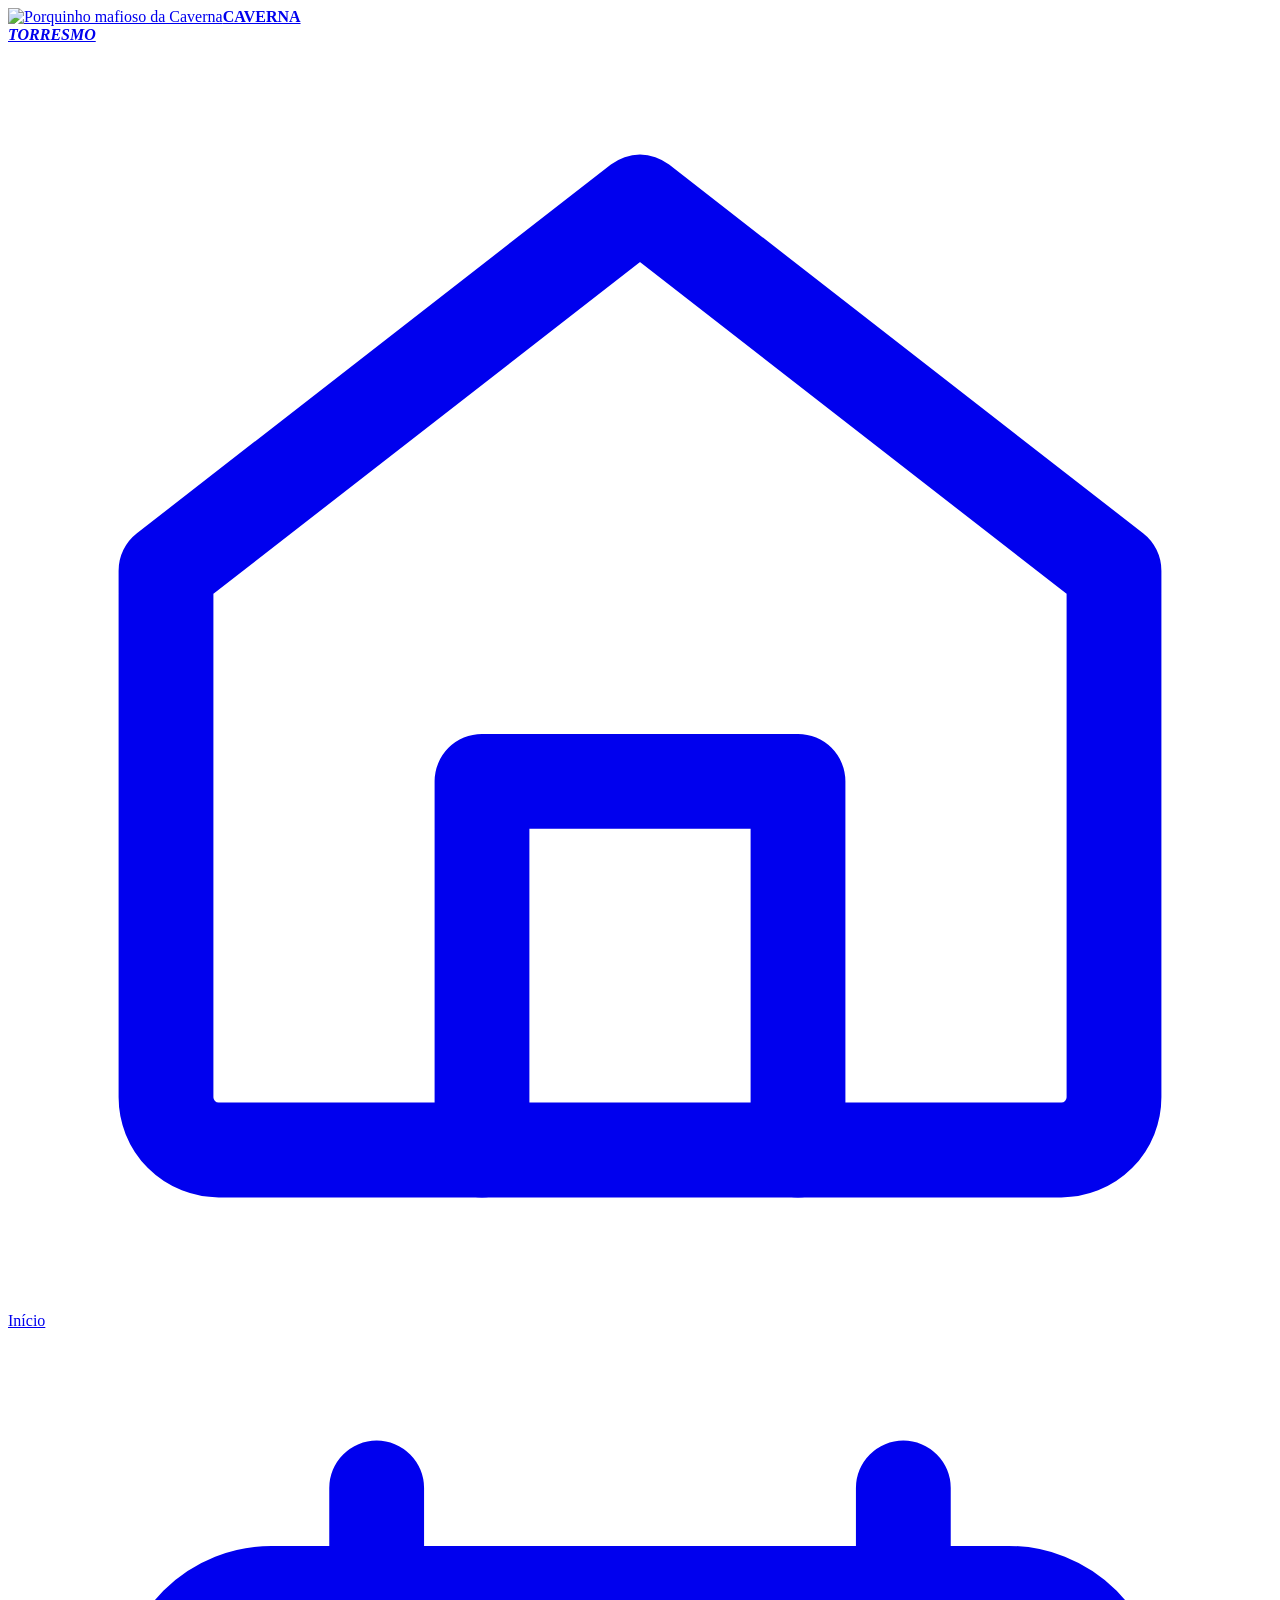
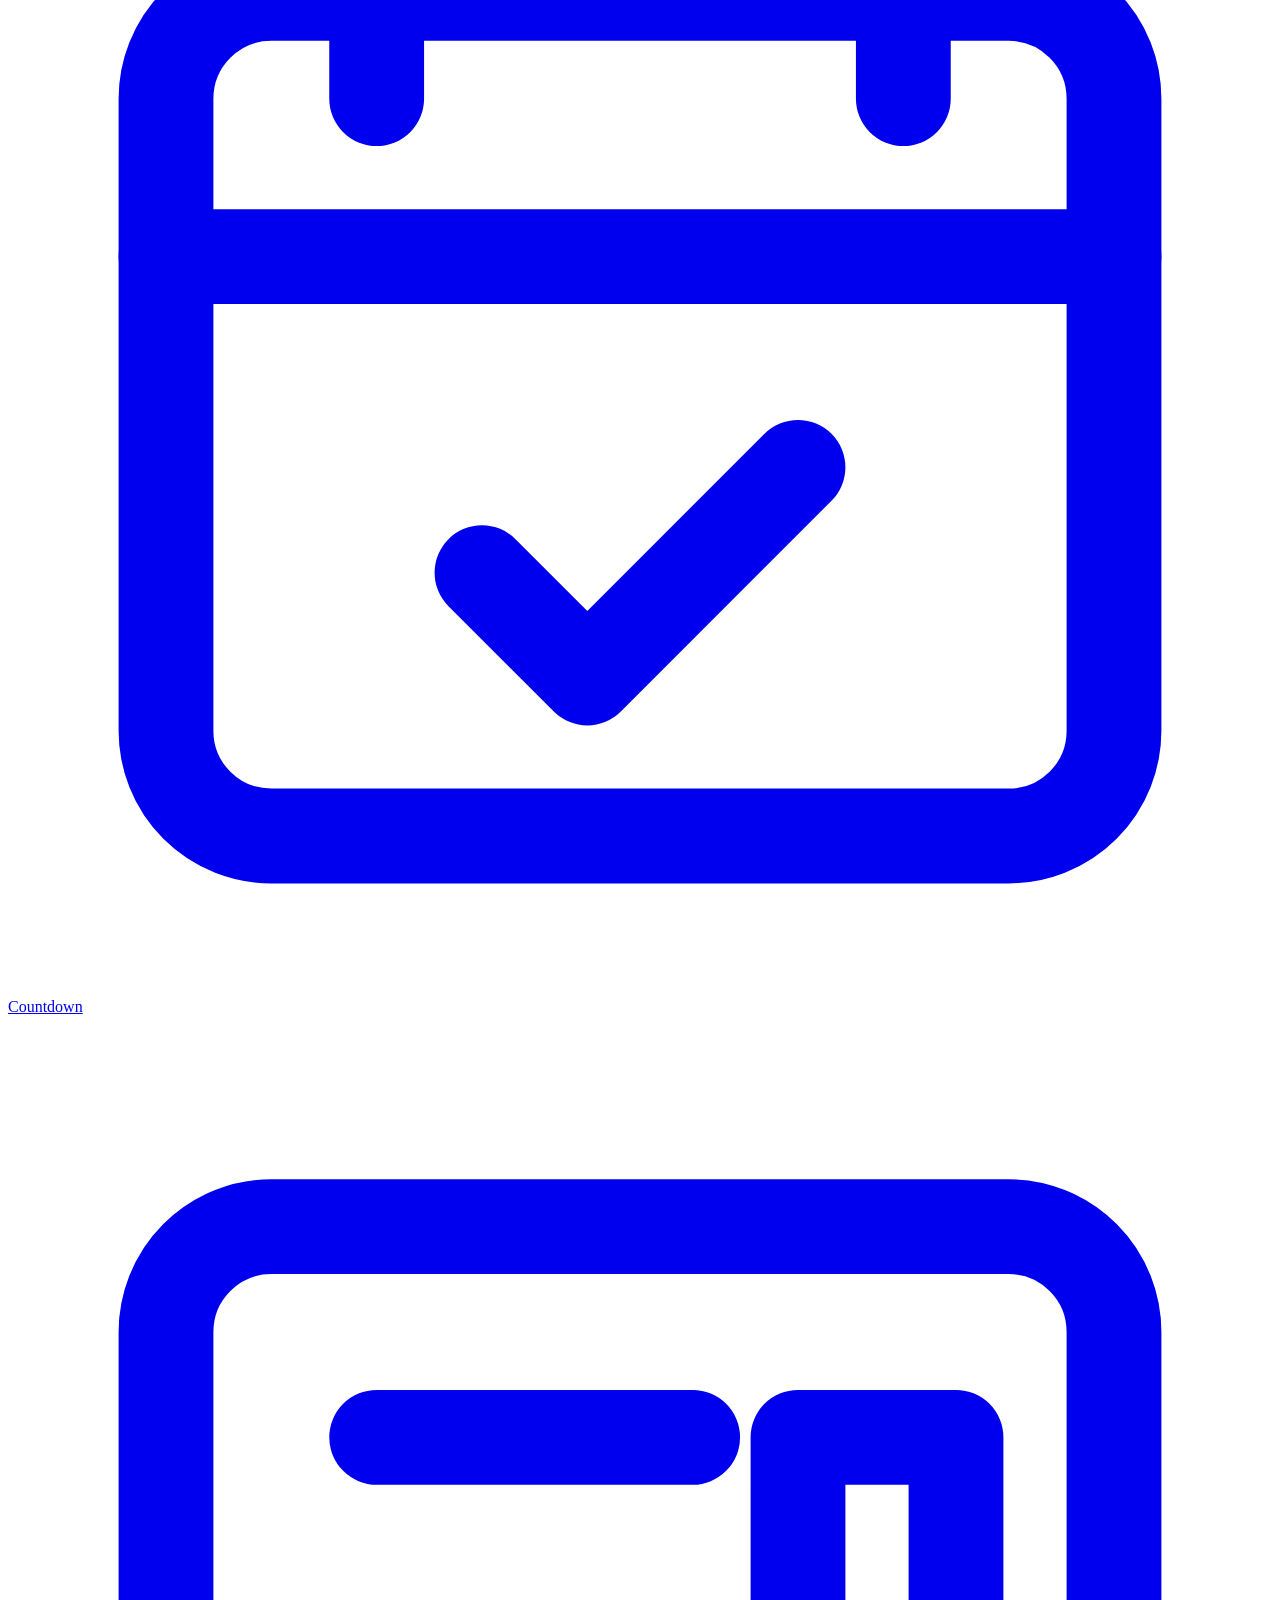
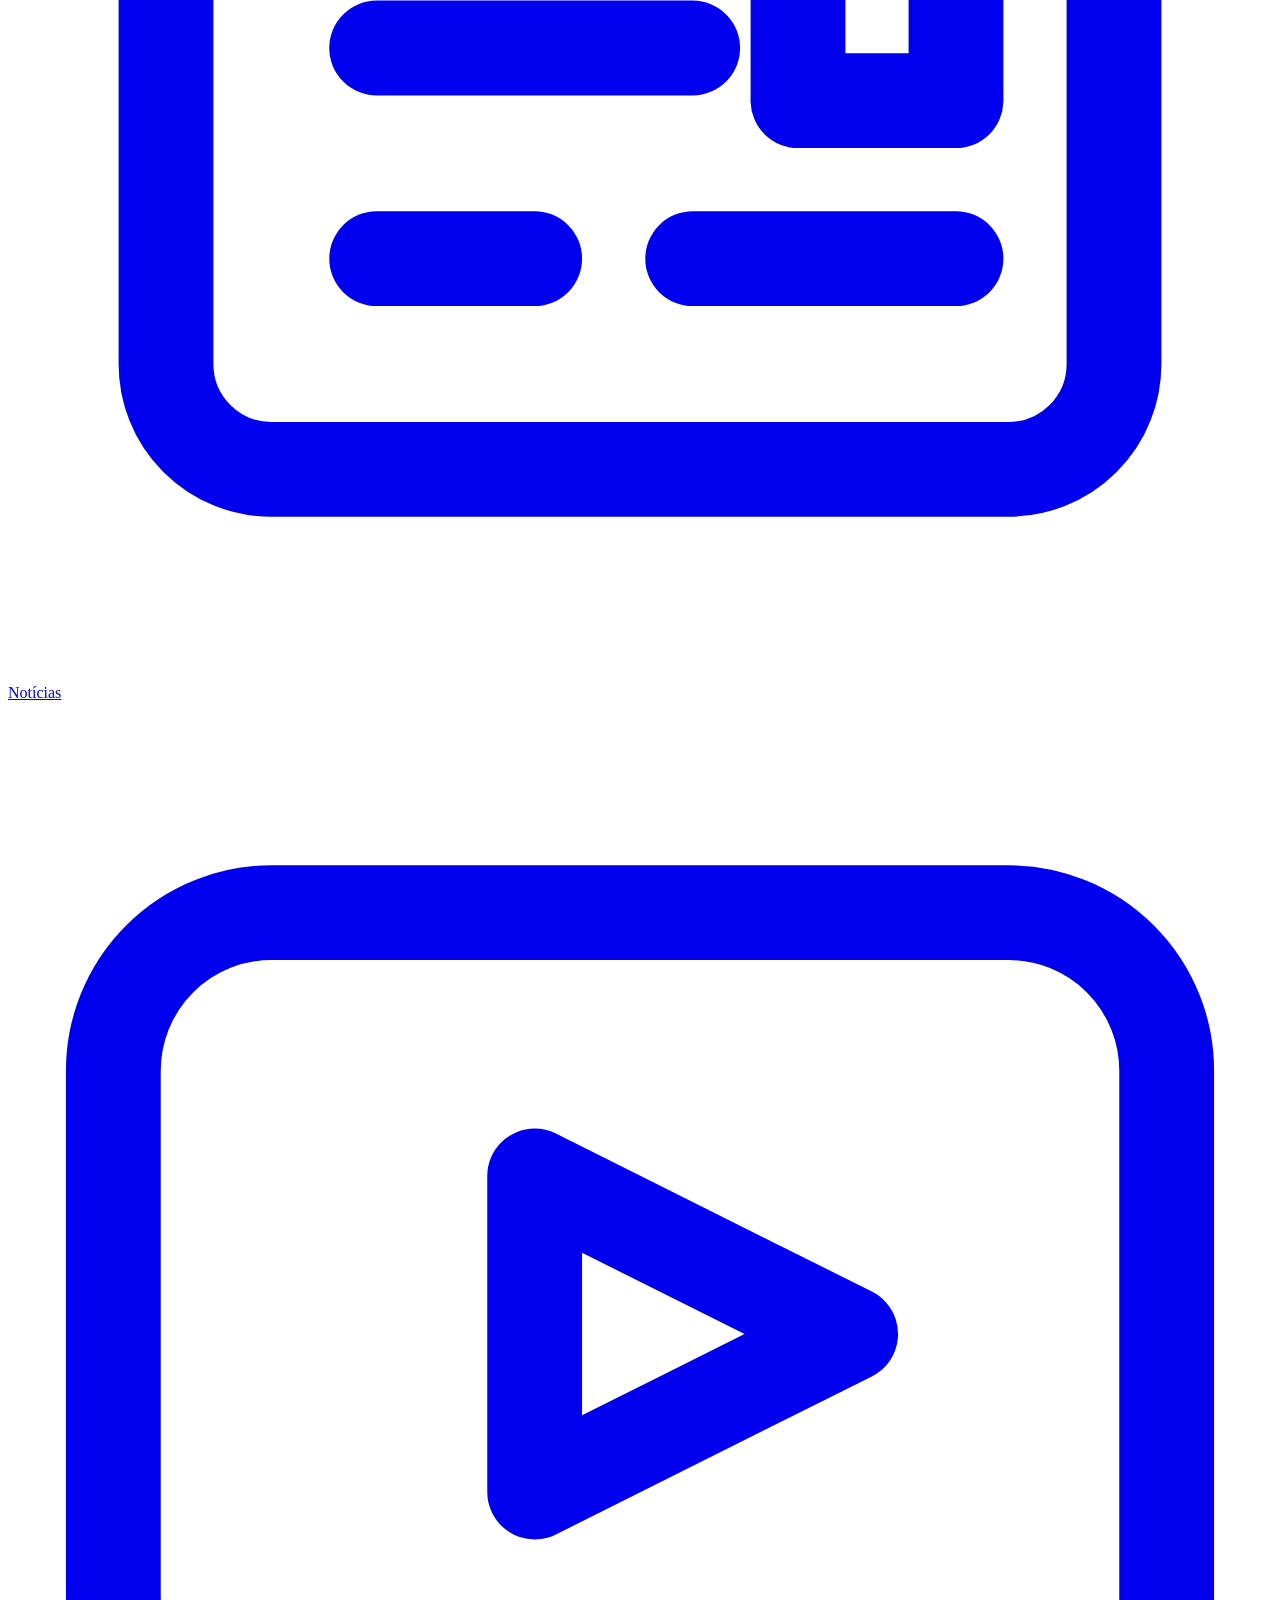
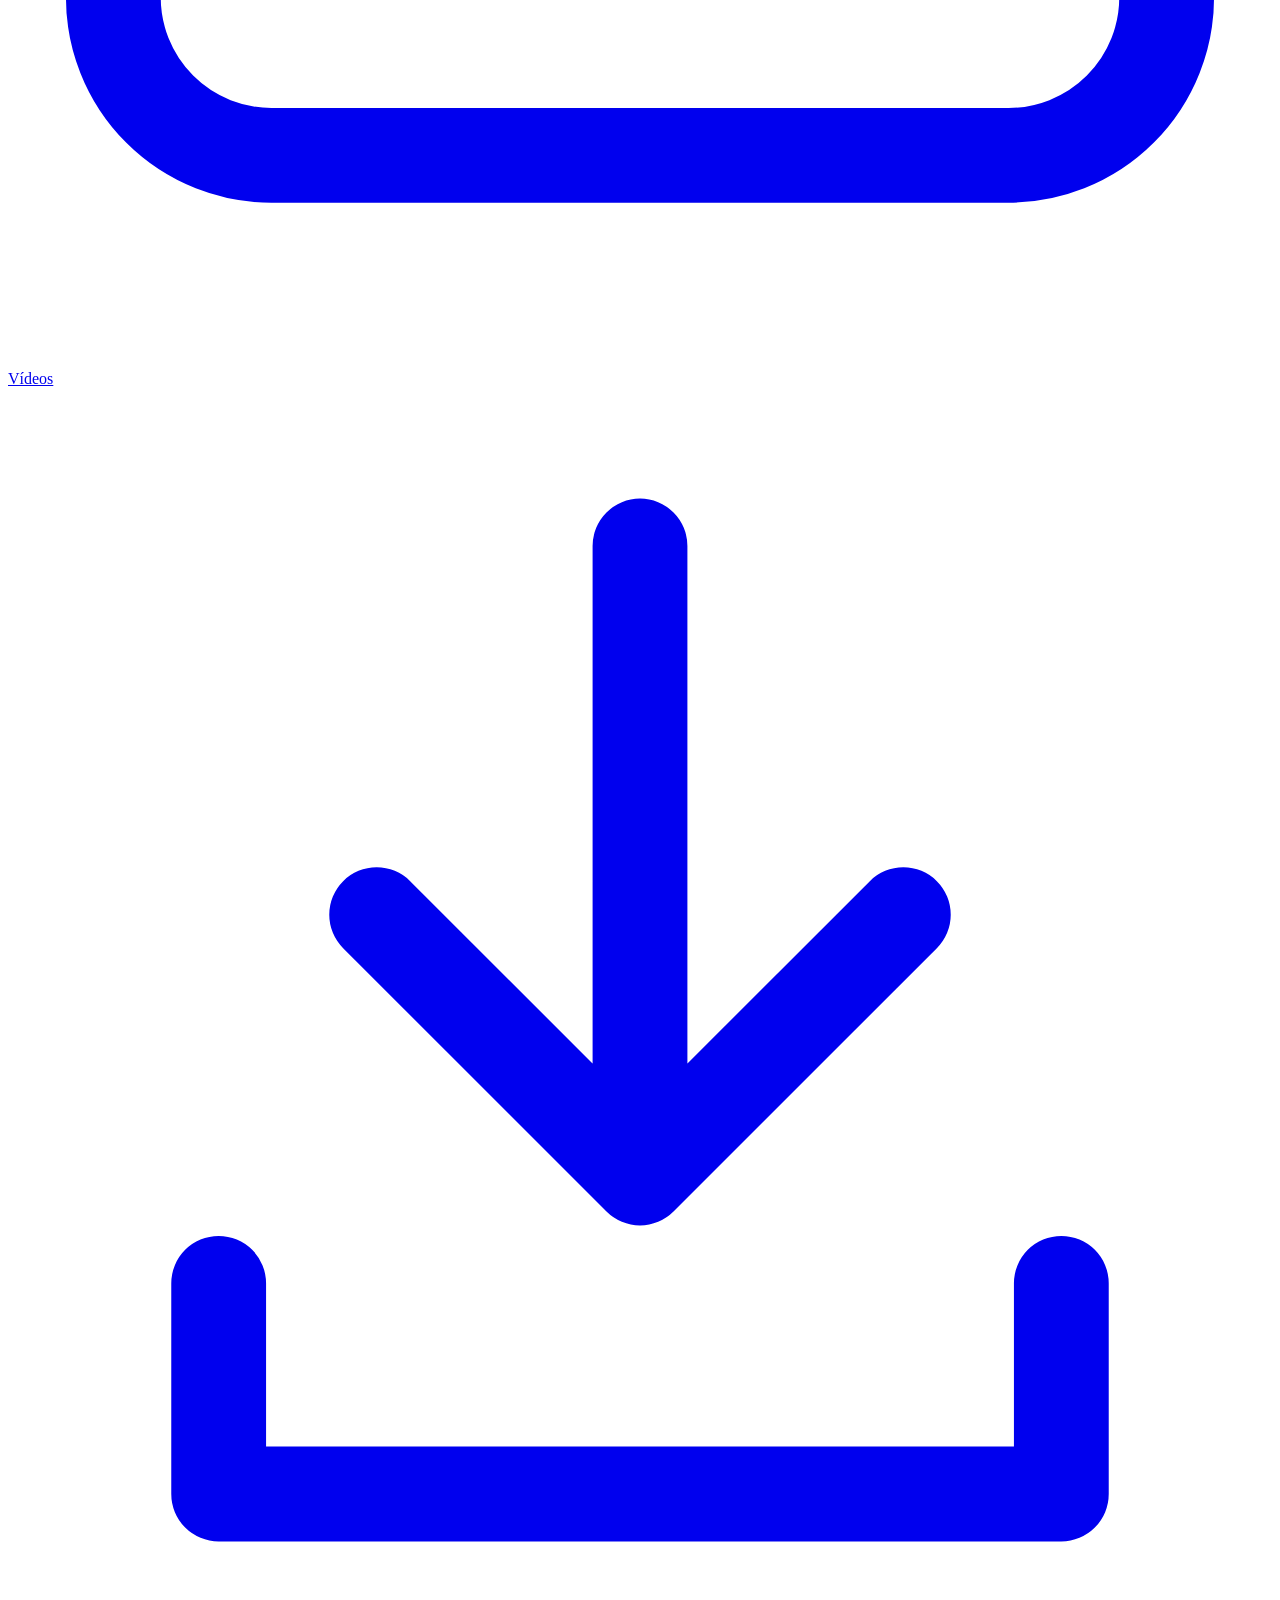
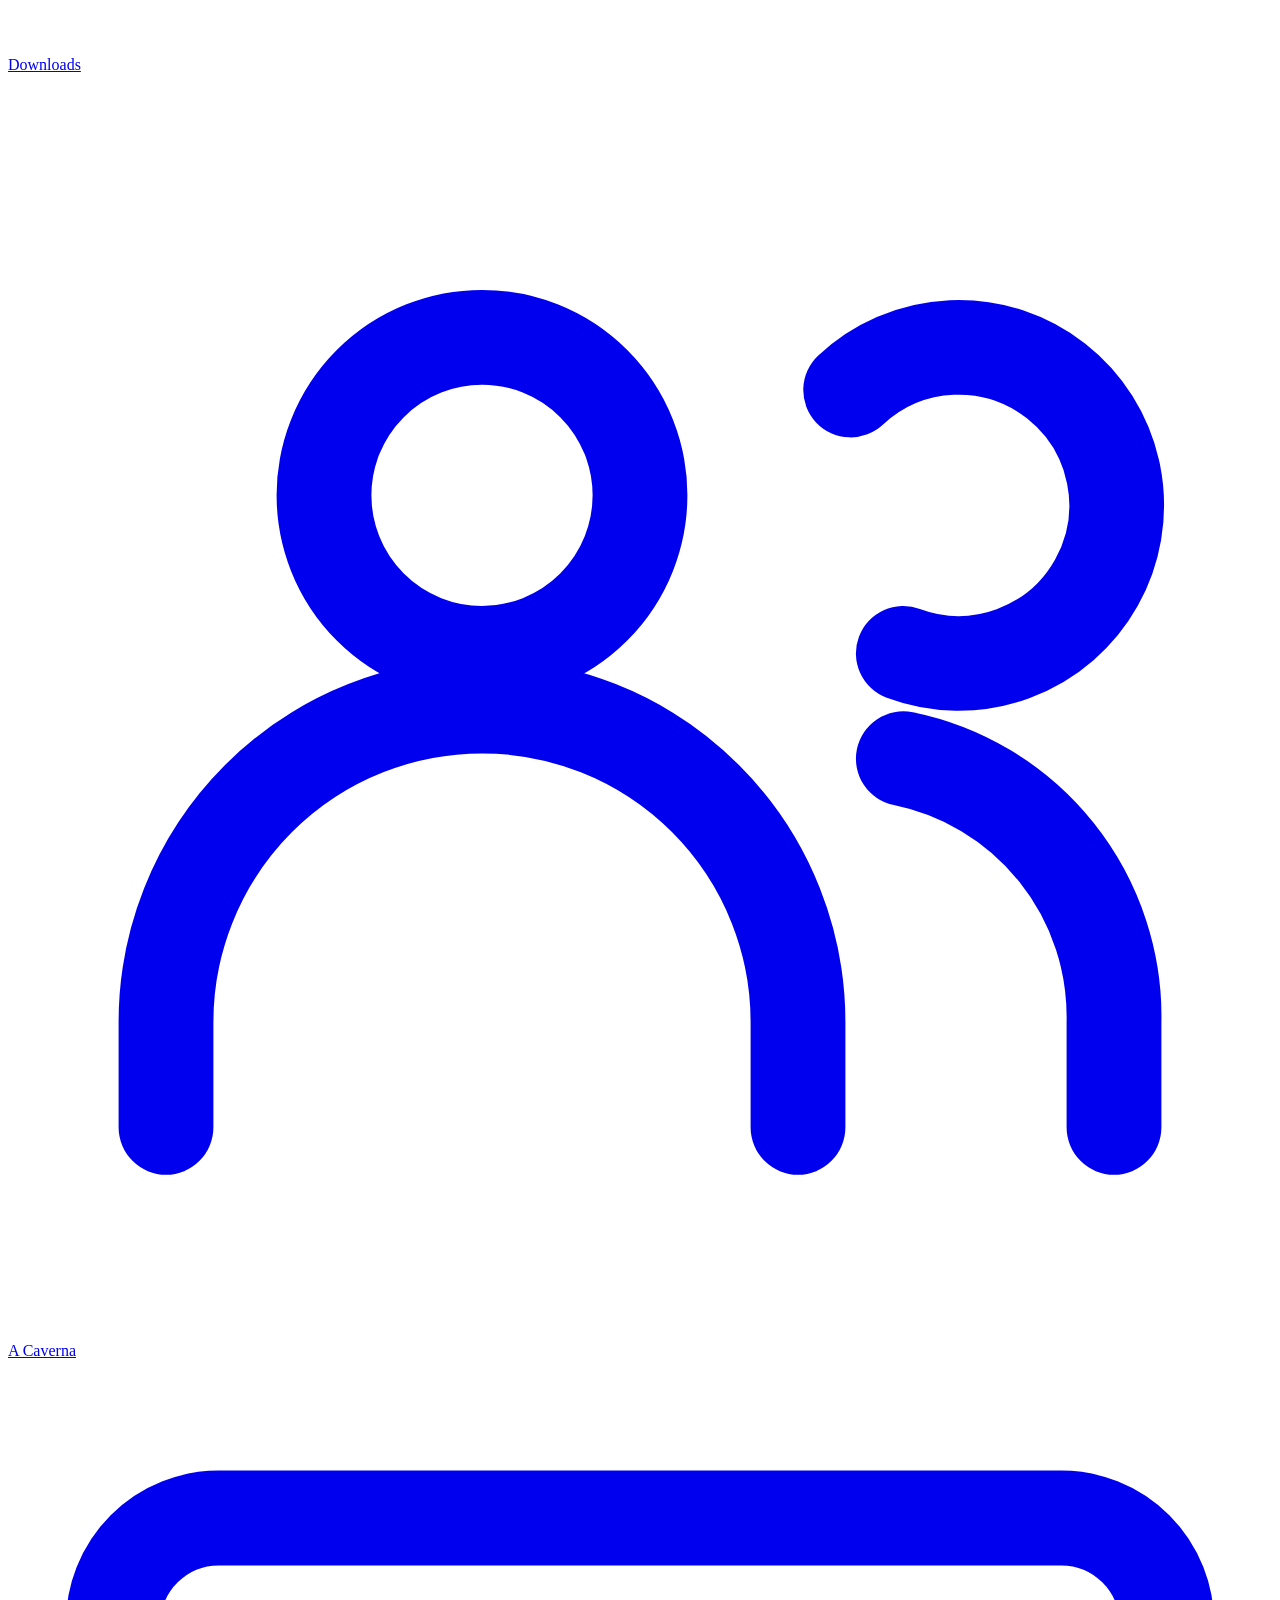
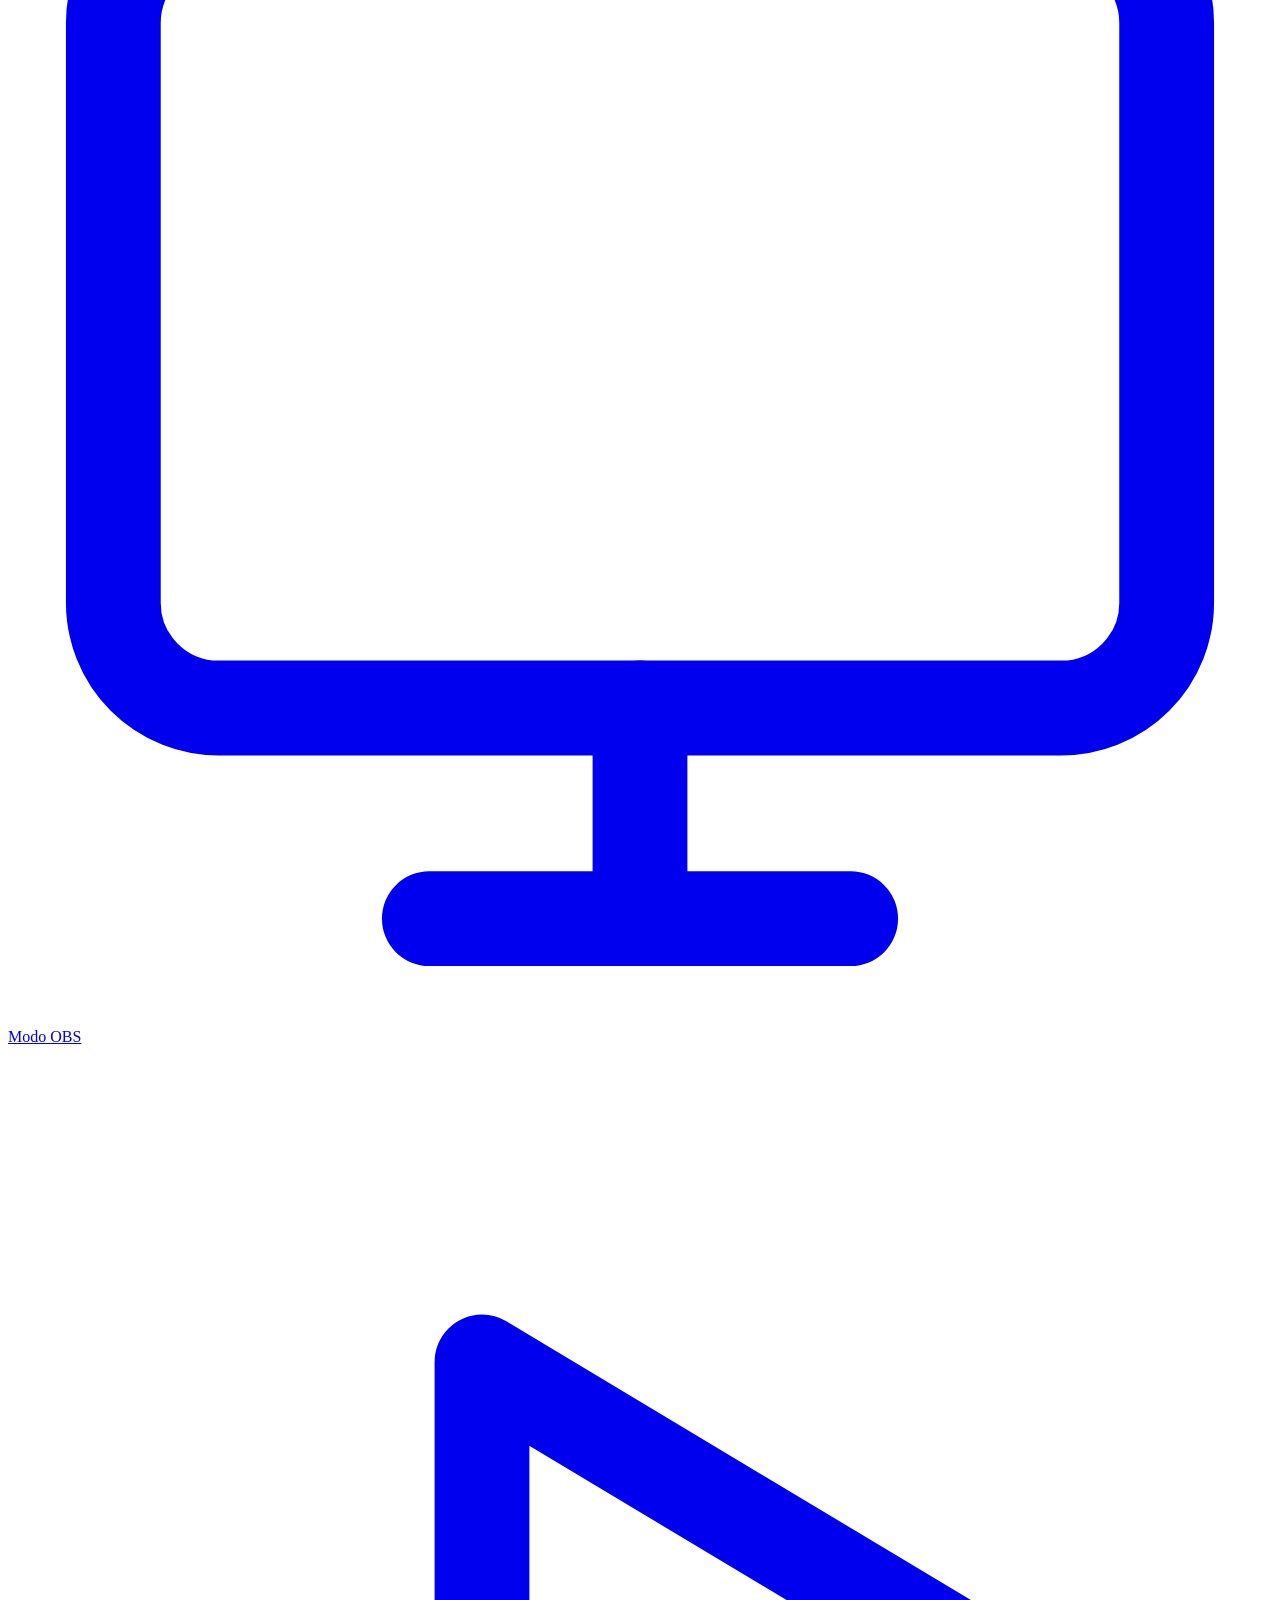
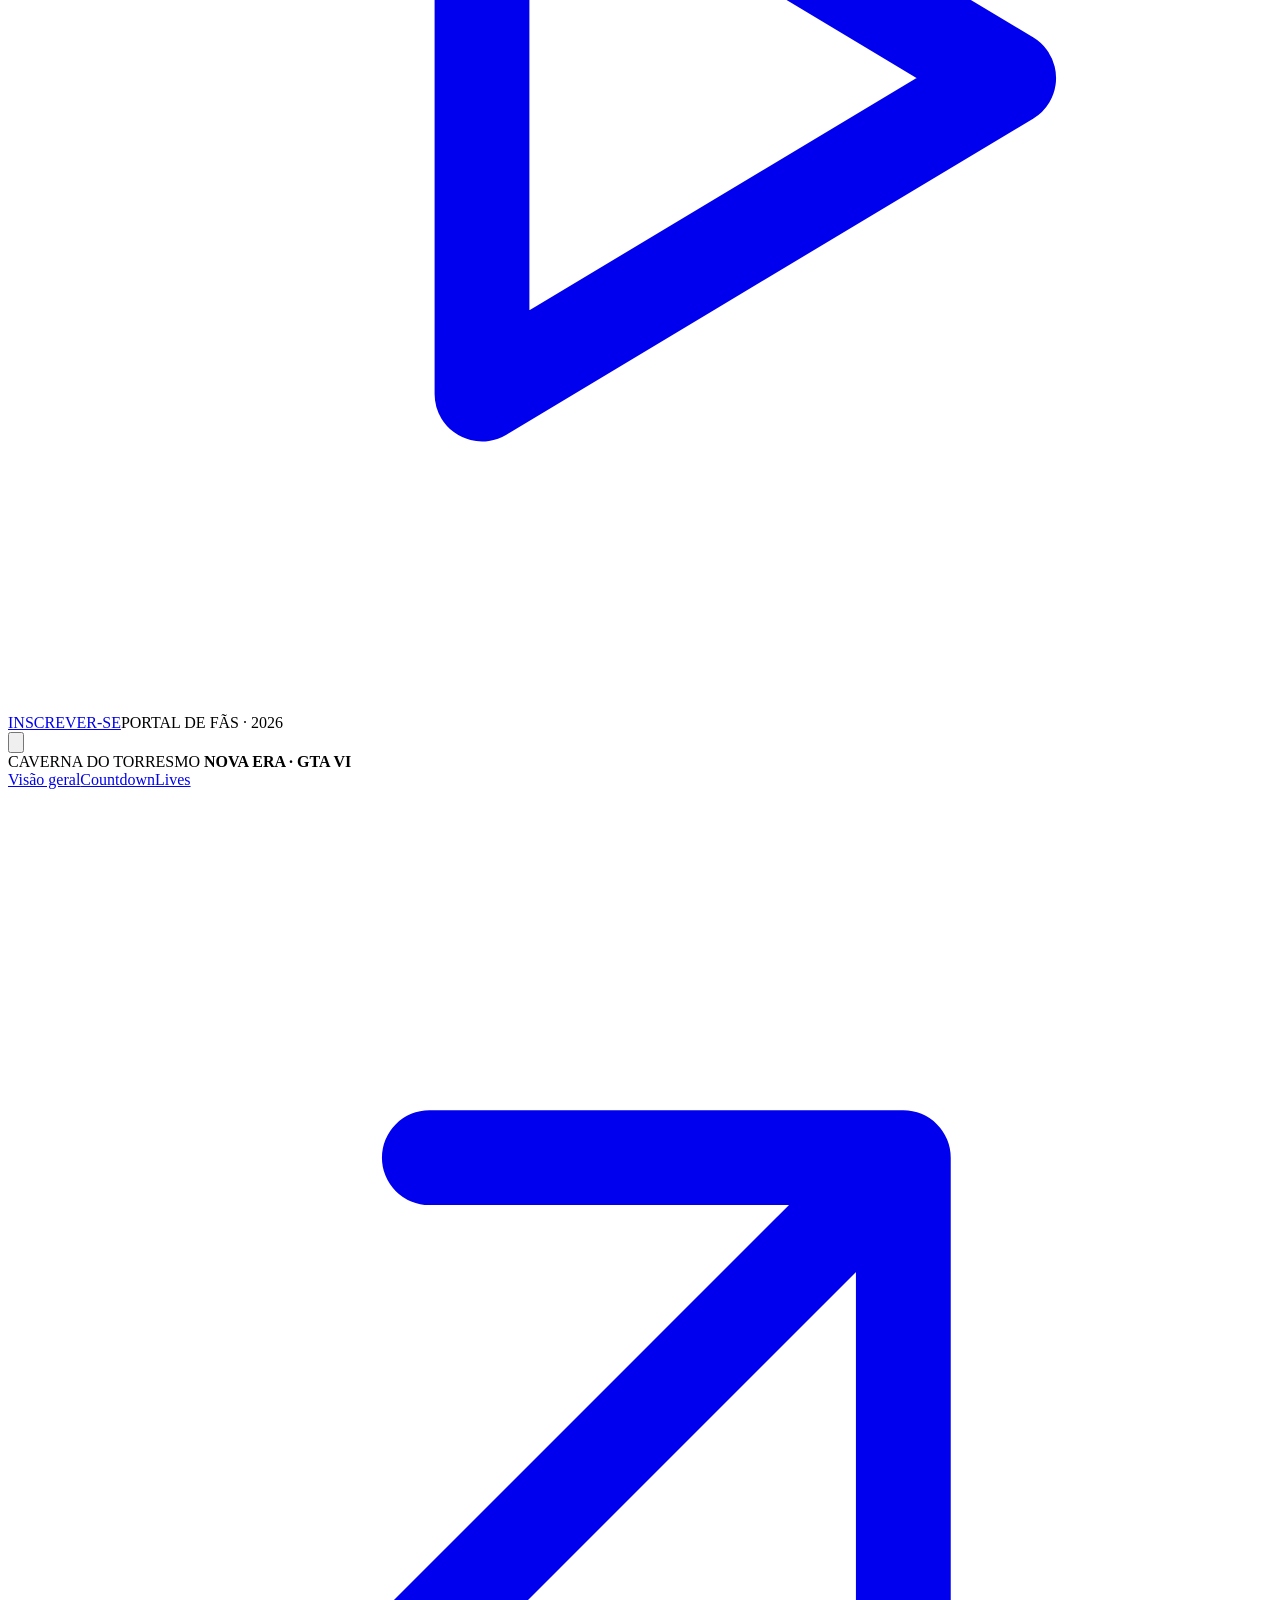
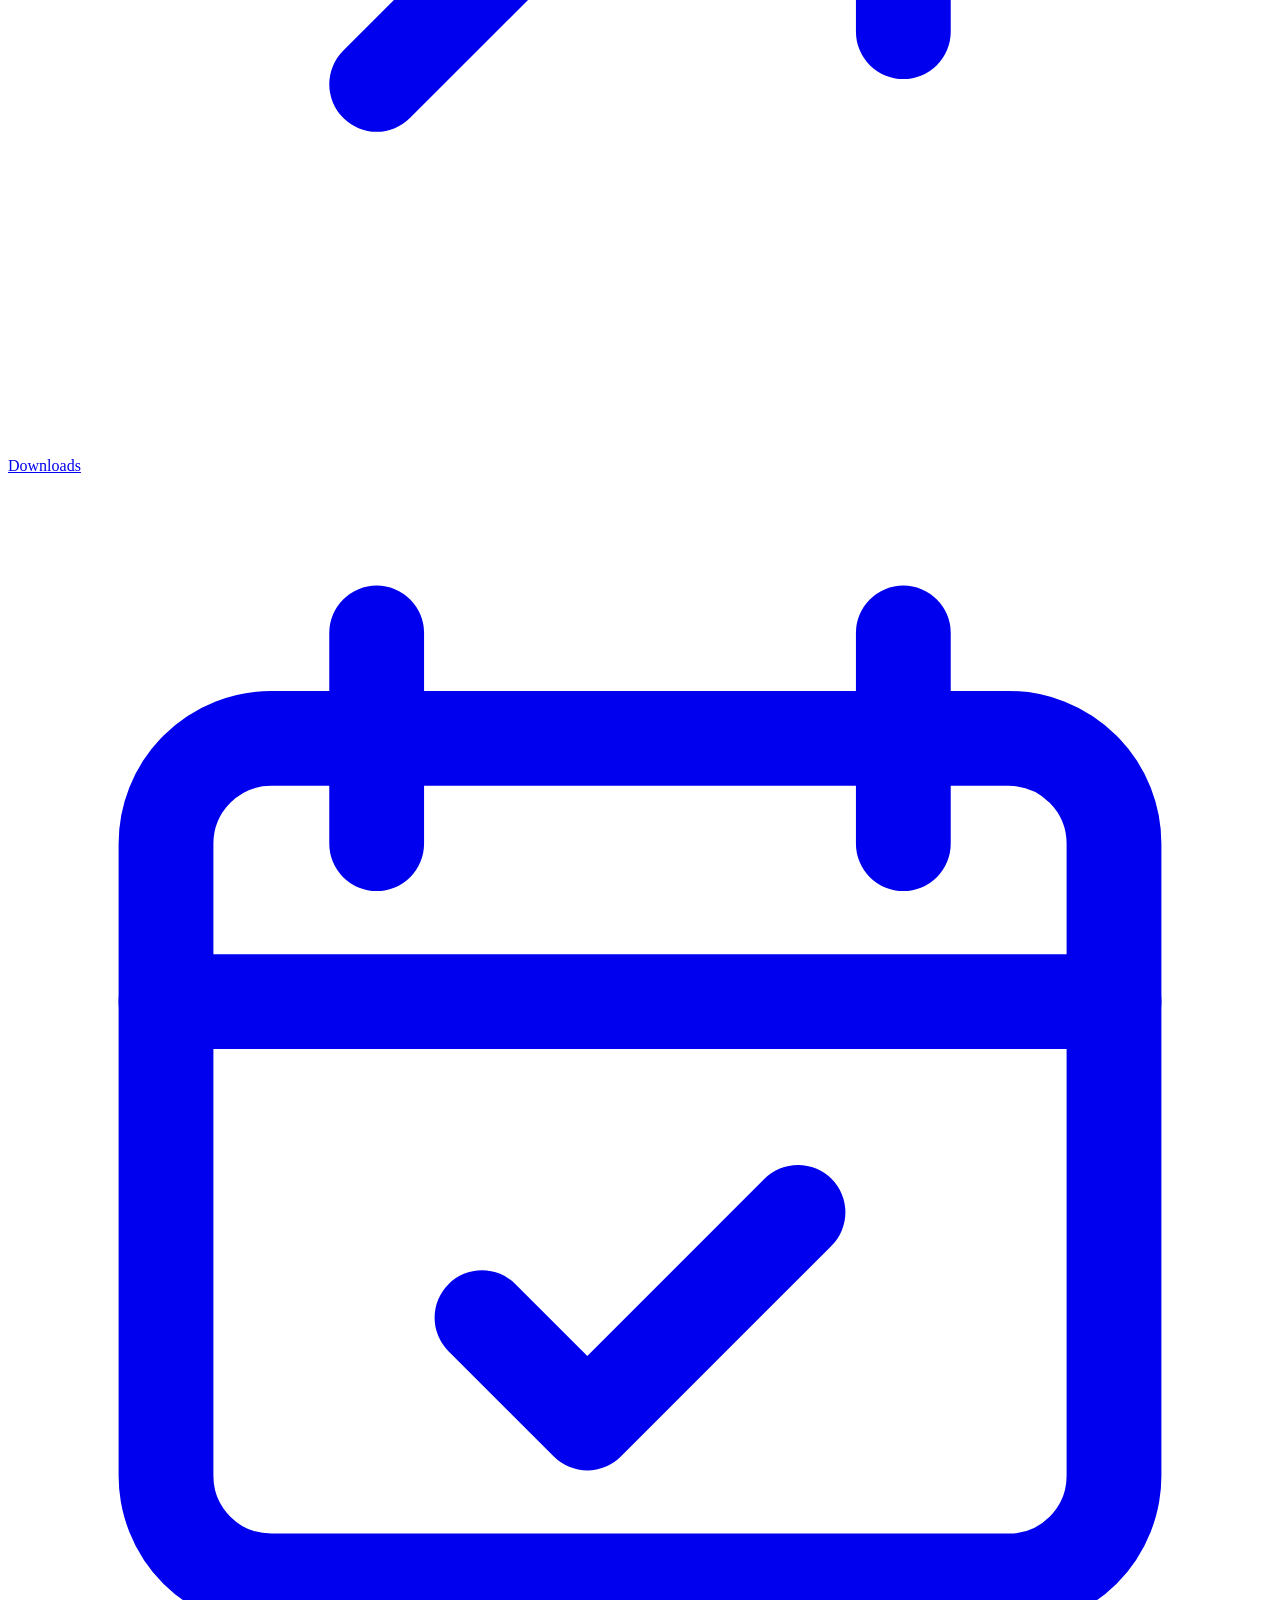
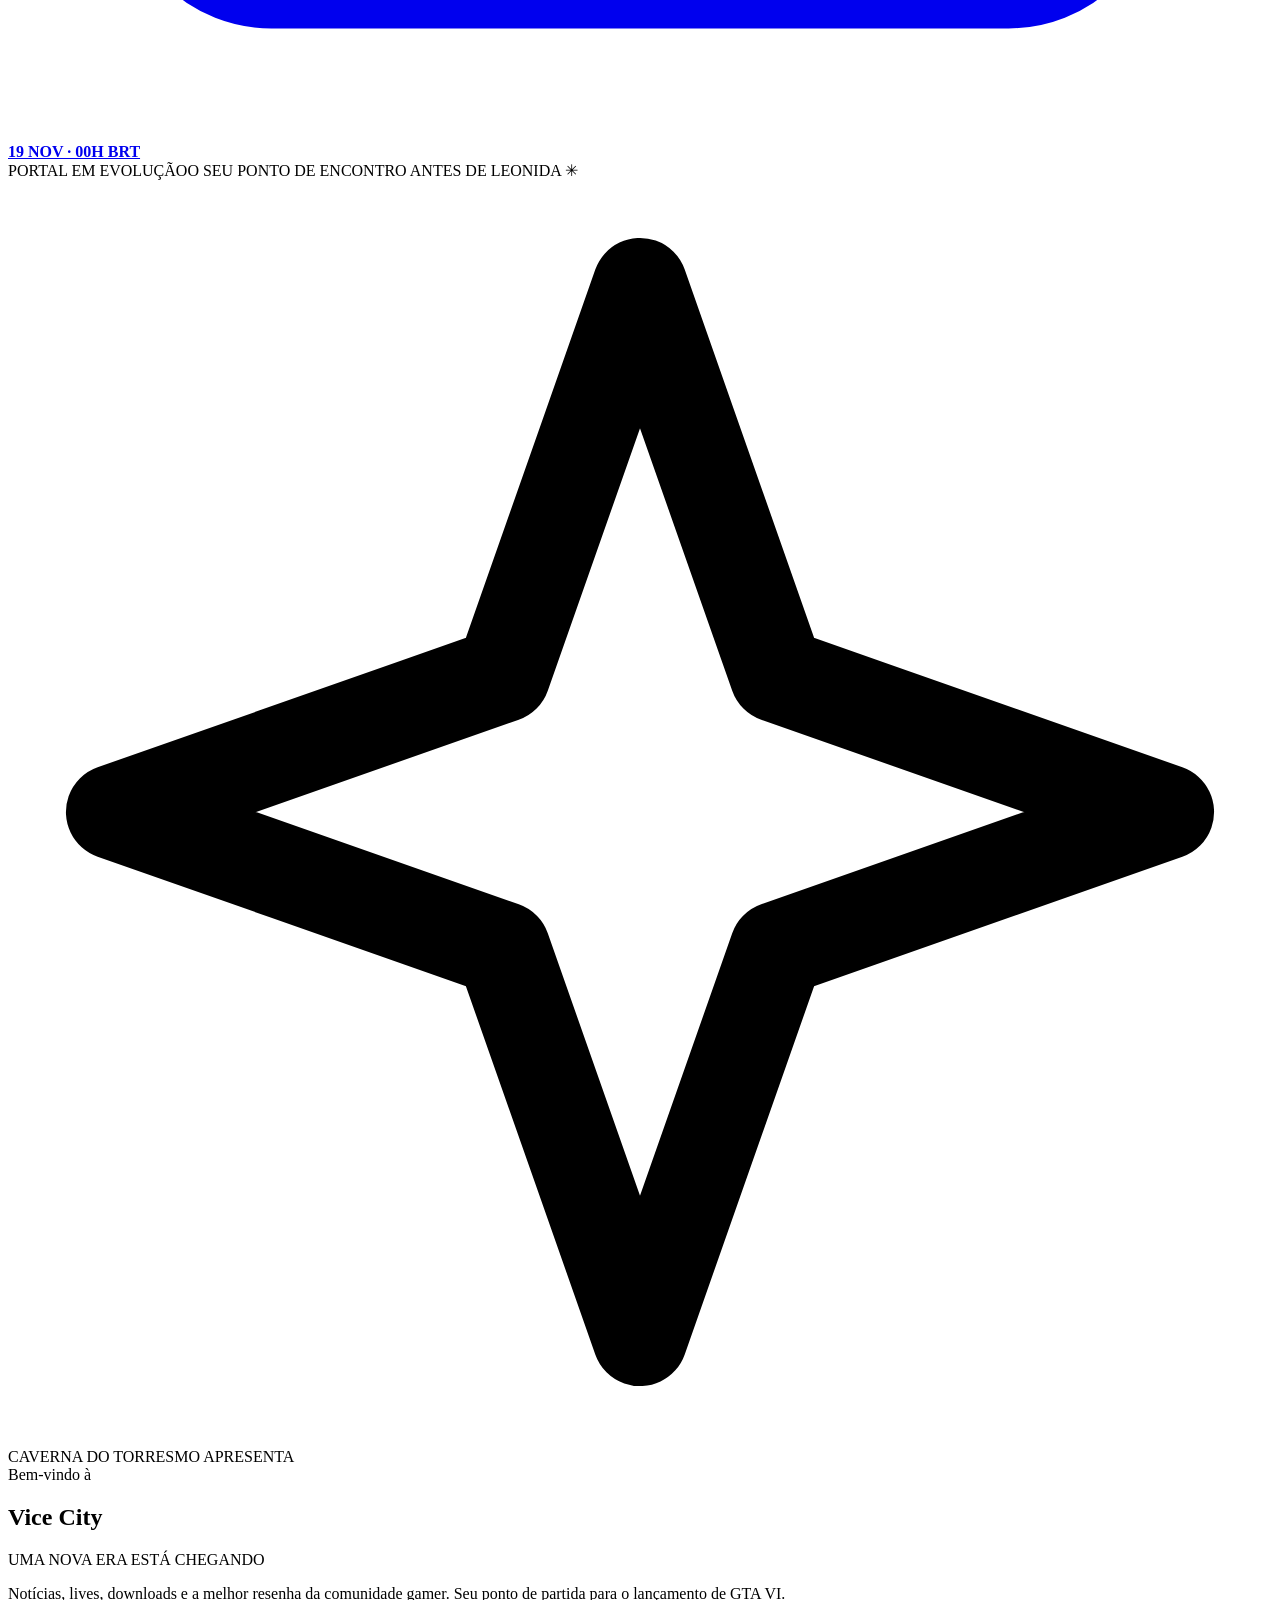
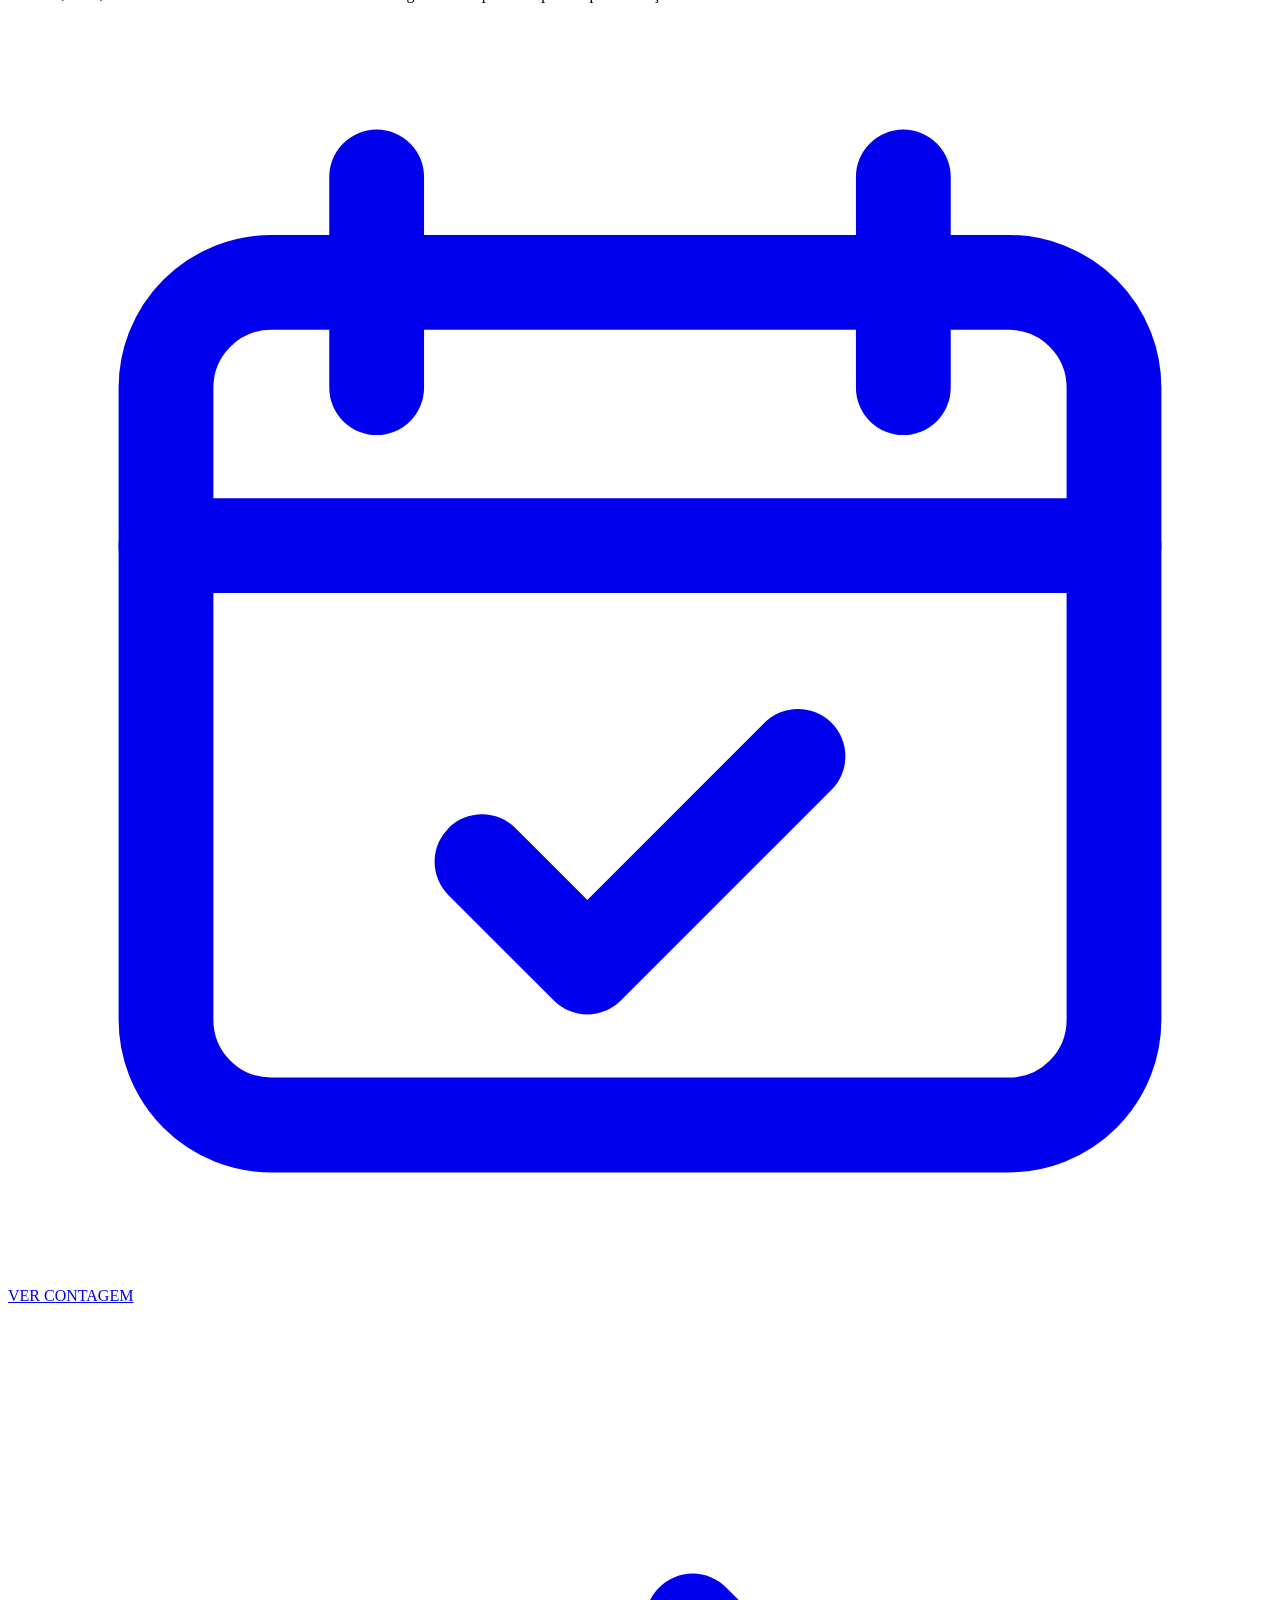
==== index.html @ c5156e64 "Add files via upload" ====
<!doctype html><html lang="pt-BR"><head><meta charset="utf-8"><meta name="viewport" content="width=device-width,initial-scale=1"><meta name="theme-color" content="#0a0c16"><meta name="description" content="Portal gamer Caverna do Torresmo. Contagem regressiva para GTA VI, lives, notícias e downloads da comunidade."><title>Início · Portal Gamer | Caverna do Torresmo</title><link rel="icon" href="assets/images/favicon.svg" type="image/svg+xml"><link rel="stylesheet" href="assets/css/site.css"><link rel="stylesheet" href="assets/css/premium-touch.css"><script defer src="assets/js/config.js"></script><script defer src="assets/js/app.js"></script></head><body class=""><div class="site-shell"><aside class="side-rail" id="side-rail"><a class="rail-brand" href="index.html" aria-label="Caverna do Torresmo - início"><img src="assets/images/pig-head-logo.png" alt="Porquinho mafioso da Caverna"><strong>CAVERNA<br><em>TORRESMO</em></strong></a><div class="rail-divider"></div><nav aria-label="Navegação principal"><a class="rail-link active" href="index.html" aria-label="Início"><svg class="icon " viewBox="0 0 24 24" fill="none" stroke="currentColor" stroke-width="1.8" stroke-linecap="round" stroke-linejoin="round" aria-hidden="true"><path d="m3 10 9-7 9 7v10a1 1 0 0 1-1 1H4a1 1 0 0 1-1-1Z"/><path d="M9 21v-7h6v7"/></svg><span>Início</span></a><a class="rail-link " href="countdown.html" aria-label="Countdown"><svg class="icon " viewBox="0 0 24 24" fill="none" stroke="currentColor" stroke-width="1.8" stroke-linecap="round" stroke-linejoin="round" aria-hidden="true"><rect x="3" y="5" width="18" height="16" rx="2"/><path d="M7 3v4M17 3v4M3 10h18"/><path d="m9 16 2 2 4-4"/></svg><span>Countdown</span></a><a class="rail-link " href="noticias.html" aria-label="Notícias"><svg class="icon " viewBox="0 0 24 24" fill="none" stroke="currentColor" stroke-width="1.8" stroke-linecap="round" stroke-linejoin="round" aria-hidden="true"><rect x="3" y="4" width="18" height="16" rx="2"/><path d="M7 8h6M7 12h6M7 16h3M15 8h3v5h-3zM13 16h5"/></svg><span>Notícias</span></a><a class="rail-link " href="https://www.youtube.com/@cavernadotorresmo" target="_blank" rel="noopener" aria-label="Vídeos"><svg class="icon " viewBox="0 0 24 24" fill="none" stroke="currentColor" stroke-width="1.8" stroke-linecap="round" stroke-linejoin="round" aria-hidden="true"><rect x="2" y="4" width="20" height="16" rx="3"/><path d="m10 9 6 3-6 3z"/></svg><span>Vídeos</span></a><a class="rail-link " href="downloads.html" aria-label="Downloads"><svg class="icon " viewBox="0 0 24 24" fill="none" stroke="currentColor" stroke-width="1.8" stroke-linecap="round" stroke-linejoin="round" aria-hidden="true"><path d="M12 3v12m-5-5 5 5 5-5"/><path d="M4 17v4h16v-4"/></svg><span>Downloads</span></a><a class="rail-link " href="sobre.html" aria-label="A Caverna"><svg class="icon " viewBox="0 0 24 24" fill="none" stroke="currentColor" stroke-width="1.8" stroke-linecap="round" stroke-linejoin="round" aria-hidden="true"><circle cx="9" cy="8" r="3"/><path d="M3 20v-2a6 6 0 0 1 12 0v2"/><path d="M17 11a3 3 0 1 0-1-5"/><path d="M21 20v-2a5 5 0 0 0-4-5"/></svg><span>A Caverna</span></a><a class="rail-link " href="obs.html" aria-label="Modo OBS"><svg class="icon " viewBox="0 0 24 24" fill="none" stroke="currentColor" stroke-width="1.8" stroke-linecap="round" stroke-linejoin="round" aria-hidden="true"><rect x="2" y="3" width="20" height="15" rx="2"/><path d="M8 22h8m-4-4v4"/></svg><span>Modo OBS</span></a></nav><div class="rail-bottom"><a class="rail-subscribe" href="https://www.youtube.com/@cavernadotorresmo?sub_confirmation=1" target="_blank" rel="noopener"><svg class="icon " viewBox="0 0 24 24" fill="none" stroke="currentColor" stroke-width="1.8" stroke-linecap="round" stroke-linejoin="round" aria-hidden="true"><path d="m9 6 10 6-10 6Z"/></svg> <span>INSCREVER-SE</span></a><span class="rail-small">PORTAL DE FÃS · 2026</span></div></aside><div class="site-main"><header class="top-nav"><button class="mobile-menu" id="mobile-menu" aria-controls="side-rail" aria-expanded="false" aria-label="Abrir menu"><svg class="icon " viewBox="0 0 24 24" fill="none" stroke="currentColor" stroke-width="1.8" stroke-linecap="round" stroke-linejoin="round" aria-hidden="true"><path d="M4 7h16M4 12h16M4 17h16"/></svg></button><div class="top-brand"><span class="top-brand-kicker">CAVERNA DO TORRESMO</span><strong><span class="live-signal"></span> NOVA ERA · GTA VI</strong></div><nav class="top-tabs" aria-label="Atalhos"><a class="selected" href="index.html">Visão geral</a><a class="" href="countdown.html">Countdown</a><a href="https://www.youtube.com/@cavernadotorresmo/live" target="_blank" rel="noopener">Lives <svg class="icon " viewBox="0 0 24 24" fill="none" stroke="currentColor" stroke-width="1.8" stroke-linecap="round" stroke-linejoin="round" aria-hidden="true"><path d="M7 17 17 7M8 7h9v9"/></svg></a><a href="downloads.html">Downloads</a></nav><a class="top-date" href="countdown.html"><svg class="icon " viewBox="0 0 24 24" fill="none" stroke="currentColor" stroke-width="1.8" stroke-linecap="round" stroke-linejoin="round" aria-hidden="true"><rect x="3" y="5" width="18" height="16" rx="2"/><path d="M7 3v4M17 3v4M3 10h18"/><path d="m9 16 2 2 4-4"/></svg> <strong>19 NOV · 00H BRT</strong><span class="top-pulse"></span></a></header><main class="content">
<div class="section-mini-header"><span class="fresh-badge"><span class="live-signal"></span> PORTAL EM EVOLUÇÃO</span><span>O SEU PONTO DE ENCONTRO ANTES DE LEONIDA <span class="mini-star">✳</span></span></div>
<div class="hero-layout"><section class="main-hero panel"><div class="hero-image"></div><div class="hero-shading"></div><div class="hero-content"><div class="hero-eyebrow"><svg class="icon " viewBox="0 0 24 24" fill="none" stroke="currentColor" stroke-width="1.8" stroke-linecap="round" stroke-linejoin="round" aria-hidden="true"><path d="m12 2 2.6 7.4L22 12l-7.4 2.6L12 22l-2.6-7.4L2 12l7.4-2.6Z"/></svg> CAVERNA DO TORRESMO APRESENTA</div><span class="hero-pretitle">Bem-vindo à</span><h1 class="script-heading">Vice City<span class="script-line"></span></h1><p class="hero-sub">UMA NOVA ERA ESTÁ CHEGANDO</p><p class="hero-description">Notícias, lives, downloads e a melhor resenha da comunidade gamer. Seu ponto de partida para o lançamento de GTA VI.</p><div class="hero-buttons"><a class="action primary" href="countdown.html"><svg class="icon " viewBox="0 0 24 24" fill="none" stroke="currentColor" stroke-width="1.8" stroke-linecap="round" stroke-linejoin="round" aria-hidden="true"><rect x="3" y="5" width="18" height="16" rx="2"/><path d="M7 3v4M17 3v4M3 10h18"/><path d="m9 16 2 2 4-4"/></svg> VER CONTAGEM <svg class="icon " viewBox="0 0 24 24" fill="none" stroke="currentColor" stroke-width="1.8" stroke-linecap="round" stroke-linejoin="round" aria-hidden="true"><path d="M5 12h14m-6-6 6 6-6 6"/></svg></a><a class="action glass" href="https://www.youtube.com/@cavernadotorresmo" target="_blank" rel="noopener"><svg class="icon " viewBox="0 0 24 24" fill="none" stroke="currentColor" stroke-width="1.8" stroke-linecap="round" stroke-linejoin="round" aria-hidden="true"><path d="m9 6 10 6-10 6Z"/></svg> NOSSO CANAL <svg class="icon " viewBox="0 0 24 24" fill="none" stroke="currentColor" stroke-width="1.8" stroke-linecap="round" stroke-linejoin="round" aria-hidden="true"><path d="M7 17 17 7M8 7h9v9"/></svg></a></div></div><div class="hero-corner"><span>☀</span> 19 NOV · 2026</div></section>
<aside class="hero-side"><article class="overview panel"><div class="tile-head"><h2>LEONIDA EM FOCO</h2><svg class="icon " viewBox="0 0 24 24" fill="none" stroke="currentColor" stroke-width="1.8" stroke-linecap="round" stroke-linejoin="round" aria-hidden="true"><path d="m12 2 2.6 7.4L22 12l-7.4 2.6L12 22l-2.6-7.4L2 12l7.4-2.6Z"/></svg></div><div class="overview-photo"></div><p>Sol, neon e uma nova história. Explore as informações oficiais sobre GTA VI e prepare sua viagem para Vice City.</p><div class="overview-facts"><span><svg class="icon " viewBox="0 0 24 24" fill="none" stroke="currentColor" stroke-width="1.8" stroke-linecap="round" stroke-linejoin="round" aria-hidden="true"><rect x="3" y="5" width="18" height="16" rx="2"/><path d="M7 3v4M17 3v4M3 10h18"/><path d="m9 16 2 2 4-4"/></svg> 19 NOV 2026</span><span><svg class="icon " viewBox="0 0 24 24" fill="none" stroke="currentColor" stroke-width="1.8" stroke-linecap="round" stroke-linejoin="round" aria-hidden="true"><path d="M7 7h10a4 4 0 0 1 4 3l1 7c.3 2-1.3 3-2.8 2-2.6-2-3-3-7.2-3s-4.6 1-7.2 3C3.3 20 1.7 19 2 17l1-7a4 4 0 0 1 4-3Z"/><path d="M7 11v5m-2.5-2.5h5M17 12h.01M19 14h.01"/></svg> PS5 / XBOX X|S</span></div><a href="https://www.rockstargames.com/VI" target="_blank" rel="noopener" class="tiny-link">VER SITE OFICIAL <svg class="icon " viewBox="0 0 24 24" fill="none" stroke="currentColor" stroke-width="1.8" stroke-linecap="round" stroke-linejoin="round" aria-hidden="true"><path d="M5 12h14m-6-6 6 6-6 6"/></svg></a></article><article class="watch-panel panel"><div class="watch-top"><span class="watch-label"><span class="live-signal"></span> CAVERNA AO VIVO</span><span>LIVE ↗</span></div><h2>Nos encontramos na live!</h2><p>Countdown, conversa e muita expectativa pelo lançamento.</p><a href="https://www.youtube.com/@cavernadotorresmo/live" target="_blank" rel="noopener" class="action secondary"><svg class="icon " viewBox="0 0 24 24" fill="none" stroke="currentColor" stroke-width="1.8" stroke-linecap="round" stroke-linejoin="round" aria-hidden="true"><path d="m9 6 10 6-10 6Z"/></svg> ACESSAR TRANSMISSÃO <svg class="icon " viewBox="0 0 24 24" fill="none" stroke="currentColor" stroke-width="1.8" stroke-linecap="round" stroke-linejoin="round" aria-hidden="true"><path d="M5 12h14m-6-6 6 6-6 6"/></svg></a></article></aside></div>
<div class="section-heading"><div><span class="tiny-tag">✦ A RETA FINAL COMEÇOU</span><h2>COUNTDOWN <em>PARA GTA VI</em></h2></div><a href="countdown.html">VER EM TELA CHEIA <svg class="icon " viewBox="0 0 24 24" fill="none" stroke="currentColor" stroke-width="1.8" stroke-linecap="round" stroke-linejoin="round" aria-hidden="true"><path d="M7 17 17 7M8 7h9v9"/></svg></a></div>
<section class="countdown-feature panel" id="countdown" aria-labelledby="timer-title"><div class="count-photo"></div><div class="count-veil"></div><div class="count-art-note"><span class="dot"></span> A CONTAGEM CONTINUA...</div><div class="count-content"><span class="meta-eyebrow"><svg class="icon " viewBox="0 0 24 24" fill="none" stroke="currentColor" stroke-width="1.8" stroke-linecap="round" stroke-linejoin="round" aria-hidden="true"><rect x="3" y="5" width="18" height="16" rx="2"/><path d="M7 3v4M17 3v4M3 10h18"/><path d="m9 16 2 2 4-4"/></svg> DATA MARCADA NO CALENDÁRIO</span><h2 id="timer-title">A espera acaba<br><em>em breve.</em></h2><p>A estrada para Leonida começa em 19 de novembro. Acompanhe cada segundo com a Caverna.</p><span class="count-ribbon" data-days-label>FALTAM 4 DIAS</span><div class="countdown-timer timer-on-photo" data-countdown role="timer" aria-label="Contagem regressiva para GTA VI"><div class="digit"><strong data-part="days">00</strong><small>DIAS</small></div><div class="digit"><strong data-part="hours">00</strong><small>HORAS</small></div><div class="digit"><strong data-part="minutes">00</strong><small>MIN</small></div><div class="digit"><strong data-part="seconds">00</strong><small>SEG</small></div></div><div class="count-actions"><a class="action primary" href="https://www.youtube.com/@cavernadotorresmo/live" target="_blank" rel="noopener"><svg class="icon " viewBox="0 0 24 24" fill="none" stroke="currentColor" stroke-width="1.8" stroke-linecap="round" stroke-linejoin="round" aria-hidden="true"><path d="m9 6 10 6-10 6Z"/></svg> VER A LIVE <svg class="icon " viewBox="0 0 24 24" fill="none" stroke="currentColor" stroke-width="1.8" stroke-linecap="round" stroke-linejoin="round" aria-hidden="true"><path d="M5 12h14m-6-6 6 6-6 6"/></svg></a><a class="action quiet" href="countdown.html">ABRIR COUNTDOWN <svg class="icon " viewBox="0 0 24 24" fill="none" stroke="currentColor" stroke-width="1.8" stroke-linecap="round" stroke-linejoin="round" aria-hidden="true"><path d="M7 17 17 7M8 7h9v9"/></svg></a></div><div class="count-source">BRASÍLIA (UTC−3) · 19 NOV 2026, 00H · <a href="https://support.rockstargames.com/articles/29jV3Cv2cCgvwM1XgtMO5o/grand-theft-auto-vi-regional-pre-load-and-release-times-on-playstation-5-and-xbox-series-x-or-s" target="_blank" rel="noopener">HORÁRIO OFICIAL ↗</a></div></div></section>
<div class="feature-mosaic"><section class="updates-section"><div class="section-heading compact"><div><span class="tiny-tag">✦ NOVIDADES DA CAVERNA</span><h2>NA ESTRADA <em>PARA LEONIDA</em></h2></div><a href="noticias.html">VER TODAS <svg class="icon " viewBox="0 0 24 24" fill="none" stroke="currentColor" stroke-width="1.8" stroke-linecap="round" stroke-linejoin="round" aria-hidden="true"><path d="M5 12h14m-6-6 6 6-6 6"/></svg></a></div><div class="updates-grid"><a class="update-card" href="noticias.html"><img src="assets/images/card-gta.webp" alt="Cidade tropical neon à noite" loading="lazy"><div class="update-data"><span class="chip">CONFIRMADO</span><strong>GTA VI: 19 DE NOVEMBRO</strong><small>Data e horário divulgados pela Rockstar</small></div></a><a class="update-card" href="downloads.html"><img src="assets/images/card-downloads.webp" alt="Carro esportivo sob palmeiras ao pôr do sol" loading="lazy"><div class="update-data"><span class="chip purple">PROJETOS</span><strong>DOWNLOADS DA CAVERNA</strong><small>Ferramentas para nossa comunidade gamer</small></div></a><a class="update-card" href="https://www.youtube.com/@cavernadotorresmo" target="_blank" rel="noopener"><img src="assets/images/card-live.webp" alt="Microfone para transmissão ao vivo" loading="lazy"><div class="update-data"><span class="chip blue">YOUTUBE</span><strong>VÍDEOS E TRANSMISSÕES</strong><small>Acompanhe nossas próximas aventuras</small></div></a></div></section><aside class="quick-links panel"><div class="tile-head"><h2>CONEXÃO COM A CAVERNA</h2><svg class="icon " viewBox="0 0 24 24" fill="none" stroke="currentColor" stroke-width="1.8" stroke-linecap="round" stroke-linejoin="round" aria-hidden="true"><path d="M7 7h10a4 4 0 0 1 4 3l1 7c.3 2-1.3 3-2.8 2-2.6-2-3-3-7.2-3s-4.6 1-7.2 3C3.3 20 1.7 19 2 17l1-7a4 4 0 0 1 4-3Z"/><path d="M7 11v5m-2.5-2.5h5M17 12h.01M19 14h.01"/></svg></div><p>Entre na comunidade, acompanhe nossas redes e confira as ferramentas que já publicamos.</p><a href="https://www.youtube.com/@cavernadotorresmo" target="_blank" rel="noopener"><svg class="icon " viewBox="0 0 24 24" fill="none" stroke="currentColor" stroke-width="1.8" stroke-linecap="round" stroke-linejoin="round" aria-hidden="true"><rect x="2" y="4" width="20" height="16" rx="3"/><path d="m10 9 6 3-6 3z"/></svg> YouTube <span>ABRIR ↗</span></a><a href="https://www.instagram.com/cavernadotorresmo/" target="_blank" rel="noopener"><svg class="icon " viewBox="0 0 24 24" fill="none" stroke="currentColor" stroke-width="1.8" stroke-linecap="round" stroke-linejoin="round" aria-hidden="true"><circle cx="9" cy="8" r="3"/><path d="M3 20v-2a6 6 0 0 1 12 0v2"/><path d="M17 11a3 3 0 1 0-1-5"/><path d="M21 20v-2a5 5 0 0 0-4-5"/></svg> Instagram <span>ABRIR ↗</span></a><a href="downloads.html"><svg class="icon " viewBox="0 0 24 24" fill="none" stroke="currentColor" stroke-width="1.8" stroke-linecap="round" stroke-linejoin="round" aria-hidden="true"><path d="M12 3v12m-5-5 5 5 5-5"/><path d="M4 17v4h16v-4"/></svg> Downloads <span>EXPLORAR →</span></a><a href="obs.html"><svg class="icon " viewBox="0 0 24 24" fill="none" stroke="currentColor" stroke-width="1.8" stroke-linecap="round" stroke-linejoin="round" aria-hidden="true"><rect x="2" y="3" width="20" height="15" rx="2"/><path d="M8 22h8m-4-4v4"/></svg> Countdown para OBS <span>VISUALIZAR →</span></a><div class="quick-note">✦ O portal está apenas começando. Mais conteúdos vêm aí!</div></aside></div>
</main><footer class="portal-footer"><span><b>CAVERNA DO TORRESMO</b> · FEITO PARA QUEM VIVE OS GAMES.</span><span>Projeto independente de fãs, sem vínculo ou parceria com Rockstar Games ou Take-Two.</span><a href="sobre.html">SOBRE O PORTAL ↗</a></footer></div></div><div class="mobile-shade" id="mobile-shade" hidden></div><script defer src="assets/js/premium-touch.js"></script></body></html>
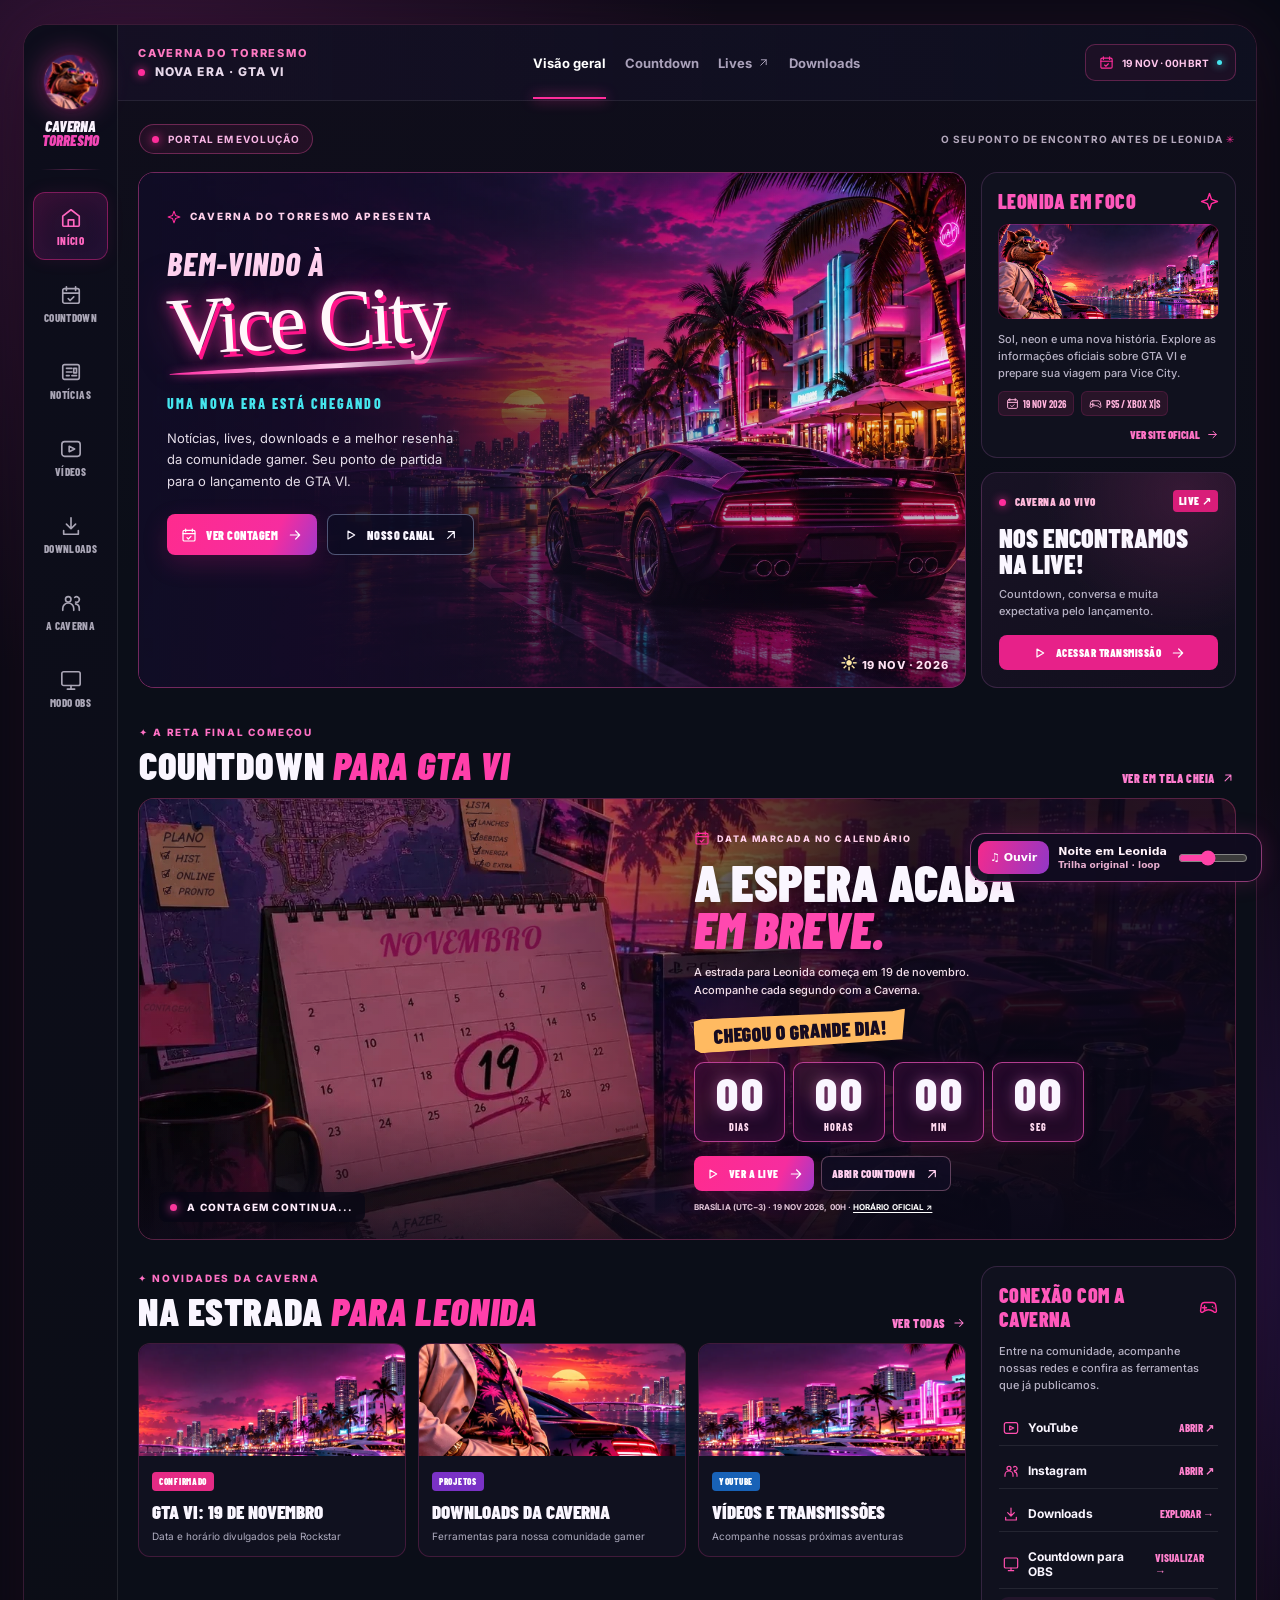
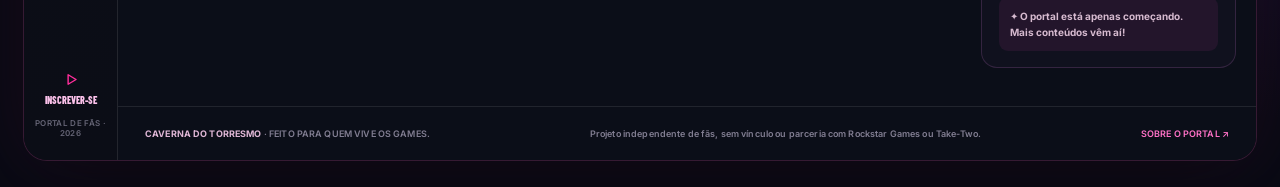
==== commit e9a3cd6b: "feat: botão de música original na index.html" ====
--- a/index.html
+++ b/index.html
@@ -5,4 +5,4 @@
 <div class="section-heading"><div><span class="tiny-tag">✦ A RETA FINAL COMEÇOU</span><h2>COUNTDOWN <em>PARA GTA VI</em></h2></div><a href="countdown.html">VER EM TELA CHEIA <svg class="icon " viewBox="0 0 24 24" fill="none" stroke="currentColor" stroke-width="1.8" stroke-linecap="round" stroke-linejoin="round" aria-hidden="true"><path d="M7 17 17 7M8 7h9v9"/></svg></a></div>
 <section class="countdown-feature panel" id="countdown" aria-labelledby="timer-title"><div class="count-photo"></div><div class="count-veil"></div><div class="count-art-note"><span class="dot"></span> A CONTAGEM CONTINUA...</div><div class="count-content"><span class="meta-eyebrow"><svg class="icon " viewBox="0 0 24 24" fill="none" stroke="currentColor" stroke-width="1.8" stroke-linecap="round" stroke-linejoin="round" aria-hidden="true"><rect x="3" y="5" width="18" height="16" rx="2"/><path d="M7 3v4M17 3v4M3 10h18"/><path d="m9 16 2 2 4-4"/></svg> DATA MARCADA NO CALENDÁRIO</span><h2 id="timer-title">A espera acaba<br><em>em breve.</em></h2><p>A estrada para Leonida começa em 19 de novembro. Acompanhe cada segundo com a Caverna.</p><span class="count-ribbon" data-days-label>FALTAM 4 DIAS</span><div class="countdown-timer timer-on-photo" data-countdown role="timer" aria-label="Contagem regressiva para GTA VI"><div class="digit"><strong data-part="days">00</strong><small>DIAS</small></div><div class="digit"><strong data-part="hours">00</strong><small>HORAS</small></div><div class="digit"><strong data-part="minutes">00</strong><small>MIN</small></div><div class="digit"><strong data-part="seconds">00</strong><small>SEG</small></div></div><div class="count-actions"><a class="action primary" href="https://www.youtube.com/@cavernadotorresmo/live" target="_blank" rel="noopener"><svg class="icon " viewBox="0 0 24 24" fill="none" stroke="currentColor" stroke-width="1.8" stroke-linecap="round" stroke-linejoin="round" aria-hidden="true"><path d="m9 6 10 6-10 6Z"/></svg> VER A LIVE <svg class="icon " viewBox="0 0 24 24" fill="none" stroke="currentColor" stroke-width="1.8" stroke-linecap="round" stroke-linejoin="round" aria-hidden="true"><path d="M5 12h14m-6-6 6 6-6 6"/></svg></a><a class="action quiet" href="countdown.html">ABRIR COUNTDOWN <svg class="icon " viewBox="0 0 24 24" fill="none" stroke="currentColor" stroke-width="1.8" stroke-linecap="round" stroke-linejoin="round" aria-hidden="true"><path d="M7 17 17 7M8 7h9v9"/></svg></a></div><div class="count-source">BRASÍLIA (UTC−3) · 19 NOV 2026, 00H · <a href="https://support.rockstargames.com/articles/29jV3Cv2cCgvwM1XgtMO5o/grand-theft-auto-vi-regional-pre-load-and-release-times-on-playstation-5-and-xbox-series-x-or-s" target="_blank" rel="noopener">HORÁRIO OFICIAL ↗</a></div></div></section>
 <div class="feature-mosaic"><section class="updates-section"><div class="section-heading compact"><div><span class="tiny-tag">✦ NOVIDADES DA CAVERNA</span><h2>NA ESTRADA <em>PARA LEONIDA</em></h2></div><a href="noticias.html">VER TODAS <svg class="icon " viewBox="0 0 24 24" fill="none" stroke="currentColor" stroke-width="1.8" stroke-linecap="round" stroke-linejoin="round" aria-hidden="true"><path d="M5 12h14m-6-6 6 6-6 6"/></svg></a></div><div class="updates-grid"><a class="update-card" href="noticias.html"><img src="assets/images/card-gta.webp" alt="Cidade tropical neon à noite" loading="lazy"><div class="update-data"><span class="chip">CONFIRMADO</span><strong>GTA VI: 19 DE NOVEMBRO</strong><small>Data e horário divulgados pela Rockstar</small></div></a><a class="update-card" href="downloads.html"><img src="assets/images/card-downloads.webp" alt="Carro esportivo sob palmeiras ao pôr do sol" loading="lazy"><div class="update-data"><span class="chip purple">PROJETOS</span><strong>DOWNLOADS DA CAVERNA</strong><small>Ferramentas para nossa comunidade gamer</small></div></a><a class="update-card" href="https://www.youtube.com/@cavernadotorresmo" target="_blank" rel="noopener"><img src="assets/images/card-live.webp" alt="Microfone para transmissão ao vivo" loading="lazy"><div class="update-data"><span class="chip blue">YOUTUBE</span><strong>VÍDEOS E TRANSMISSÕES</strong><small>Acompanhe nossas próximas aventuras</small></div></a></div></section><aside class="quick-links panel"><div class="tile-head"><h2>CONEXÃO COM A CAVERNA</h2><svg class="icon " viewBox="0 0 24 24" fill="none" stroke="currentColor" stroke-width="1.8" stroke-linecap="round" stroke-linejoin="round" aria-hidden="true"><path d="M7 7h10a4 4 0 0 1 4 3l1 7c.3 2-1.3 3-2.8 2-2.6-2-3-3-7.2-3s-4.6 1-7.2 3C3.3 20 1.7 19 2 17l1-7a4 4 0 0 1 4-3Z"/><path d="M7 11v5m-2.5-2.5h5M17 12h.01M19 14h.01"/></svg></div><p>Entre na comunidade, acompanhe nossas redes e confira as ferramentas que já publicamos.</p><a href="https://www.youtube.com/@cavernadotorresmo" target="_blank" rel="noopener"><svg class="icon " viewBox="0 0 24 24" fill="none" stroke="currentColor" stroke-width="1.8" stroke-linecap="round" stroke-linejoin="round" aria-hidden="true"><rect x="2" y="4" width="20" height="16" rx="3"/><path d="m10 9 6 3-6 3z"/></svg> YouTube <span>ABRIR ↗</span></a><a href="https://www.instagram.com/cavernadotorresmo/" target="_blank" rel="noopener"><svg class="icon " viewBox="0 0 24 24" fill="none" stroke="currentColor" stroke-width="1.8" stroke-linecap="round" stroke-linejoin="round" aria-hidden="true"><circle cx="9" cy="8" r="3"/><path d="M3 20v-2a6 6 0 0 1 12 0v2"/><path d="M17 11a3 3 0 1 0-1-5"/><path d="M21 20v-2a5 5 0 0 0-4-5"/></svg> Instagram <span>ABRIR ↗</span></a><a href="downloads.html"><svg class="icon " viewBox="0 0 24 24" fill="none" stroke="currentColor" stroke-width="1.8" stroke-linecap="round" stroke-linejoin="round" aria-hidden="true"><path d="M12 3v12m-5-5 5 5 5-5"/><path d="M4 17v4h16v-4"/></svg> Downloads <span>EXPLORAR →</span></a><a href="obs.html"><svg class="icon " viewBox="0 0 24 24" fill="none" stroke="currentColor" stroke-width="1.8" stroke-linecap="round" stroke-linejoin="round" aria-hidden="true"><rect x="2" y="3" width="20" height="15" rx="2"/><path d="M8 22h8m-4-4v4"/></svg> Countdown para OBS <span>VISUALIZAR →</span></a><div class="quick-note">✦ O portal está apenas começando. Mais conteúdos vêm aí!</div></aside></div>
-</main><footer class="portal-footer"><span><b>CAVERNA DO TORRESMO</b> · FEITO PARA QUEM VIVE OS GAMES.</span><span>Projeto independente de fãs, sem vínculo ou parceria com Rockstar Games ou Take-Two.</span><a href="sobre.html">SOBRE O PORTAL ↗</a></footer></div></div><div class="mobile-shade" id="mobile-shade" hidden></div><script defer src="assets/js/premium-touch.js"></script></body></html>+</main><footer class="portal-footer"><span><b>CAVERNA DO TORRESMO</b> · FEITO PARA QUEM VIVE OS GAMES.</span><span>Projeto independente de fãs, sem vínculo ou parceria com Rockstar Games ou Take-Two.</span><a href="sobre.html">SOBRE O PORTAL ↗</a></footer></div></div><div class="mobile-shade" id="mobile-shade" hidden></div><script defer src="assets/js/premium-touch.js"></script><script defer src="assets/js/ambient-music.js"></script></body></html>
--- a/assets/css/site.css
+++ b/assets/css/site.css
@@ -0,0 +1,10 @@
+@import url('https://fonts.googleapis.com/css2?family=Barlow+Condensed:ital,wght@0,500;0,600;0,700;0,800;0,900;1,700;1,800;1,900&family=Inter:wght@400;500;600;700;800;900&family=Permanent+Marker&display=swap');
+:root{--bg:#090b15;--tile:#10111e;--tile2:#151323;--line:rgba(238,139,239,.16);--pink:#ff2d9b;--pinkLight:#ff77c5;--purple:#a444ff;--cyan:#45e5ee;--gold:#ffbe70;--txt:#faf6ff;--muted:#a5a4b8;--display:'Barlow Condensed',Impact,'Arial Narrow',sans-serif;--body:'Inter',system-ui,Arial,sans-serif;--script:'Permanent Marker','Segoe Script',cursive}
+*{box-sizing:border-box}html{scroll-behavior:smooth}body{margin:0;background:radial-gradient(circle at 10% 5%,#341437 0,transparent 29%),radial-gradient(circle at 95% 70%,#231342 0,transparent 27%),var(--bg);color:var(--txt);font-family:var(--body);overflow-x:hidden}a{color:inherit;text-decoration:none}button{font:inherit}button,a{-webkit-tap-highlight-color:transparent}img{max-width:100%;display:block}a:focus-visible,button:focus-visible{outline:3px solid var(--cyan);outline-offset:3px}.icon{width:19px;height:19px;flex:none;vertical-align:middle}::selection{background:#ff2d9b;color:white}
+.site-shell{width:min(1620px,calc(100% - 46px));margin:24px auto 26px;display:grid;grid-template-columns:112px minmax(0,1fr);border:1px solid rgba(255,97,197,.19);background:rgba(8,10,18,.88);min-height:calc(100vh - 48px);border-radius:24px;overflow:hidden;box-shadow:0 20px 100px #0008,0 0 70px #be2f9725}.side-rail{background:linear-gradient(180deg,#0d0d1b,#0b0d16);border-right:1px solid #ffffff19;padding:25px 9px 22px;display:flex;flex-direction:column;align-items:center;z-index:12}.rail-brand{display:flex;flex-direction:column;align-items:center;text-align:center;gap:5px}.rail-brand img{height:64px;width:64px;border-radius:50%;filter:drop-shadow(0 0 14px #ff3cac66)}.rail-brand strong{font:900 15px/.94 var(--display);font-style:italic;letter-spacing:.005em}.rail-brand em{font-style:italic;color:#f247b5}.rail-divider{height:1px;background:linear-gradient(90deg,transparent,#e14aa55b,transparent);width:80%;margin:22px 0}.side-rail nav{display:flex;flex-direction:column;align-items:stretch;width:100%;gap:9px}.rail-link{display:flex;flex-direction:column;align-items:center;justify-content:center;gap:6px;min-height:68px;color:#a9a5b5;border:1px solid transparent;border-radius:12px;transition:background .2s,color .2s,transform .2s}.rail-link .icon{width:22px;height:22px}.rail-link span{font:800 11px/1 var(--display);letter-spacing:.035em;text-transform:uppercase}.rail-link.active,.rail-link:hover{color:#ff66c0;background:linear-gradient(140deg,#64145069,#2a164d66);border-color:#ff2d9b6b;box-shadow:inset 0 0 26px #ff2d9b13,0 0 18px #ff2d9b16}.rail-link:hover{transform:translateY(-1px)}.rail-bottom{margin-top:auto;display:flex;flex-direction:column;align-items:center;gap:12px}.rail-subscribe{display:flex;flex-direction:column;align-items:center;text-align:center;gap:5px;color:#fbc1ea}.rail-subscribe .icon{color:var(--pink)}.rail-subscribe span{font:800 10px var(--display)}.rail-small{font:600 8px var(--body);letter-spacing:.04em;text-align:center;color:#666576}.site-main{min-width:0;background:linear-gradient(180deg,rgba(18,15,30,.75),#0b0e18 32%)}.top-nav{height:76px;display:flex;align-items:center;justify-content:space-between;gap:28px;padding:0 30px;border-bottom:1px solid #ffffff14;background:linear-gradient(90deg,#19112c7a,#0e1021c7)}.top-brand{display:flex;flex-direction:column;gap:4px;white-space:nowrap}.top-brand-kicker{font:800 11px var(--body);letter-spacing:.16em;color:#ff79c2}.top-brand strong{font:800 12px var(--body);color:#e7d8ea;letter-spacing:.09em}.live-signal{display:inline-block;height:7px;width:7px;border-radius:50%;background:var(--pink);box-shadow:0 0 10px var(--pink);margin-right:6px;animation:pulse 1.9s ease-in-out infinite}@keyframes pulse{50%{opacity:.55;box-shadow:0 0 17px var(--pink)}}.top-tabs{display:flex;align-self:stretch;gap:35px;align-items:center}.top-tabs a{display:flex;gap:5px;align-items:center;position:relative;font:700 13px var(--body);white-space:nowrap;color:#aaa1ba;transition:color .2s}.top-tabs a .icon{width:13px;height:13px}.top-tabs a:hover,.top-tabs a.selected{color:white}.top-tabs a.selected:after,.top-tabs a:hover:after{content:'';position:absolute;bottom:-28px;height:2px;left:0;right:0;background:var(--pink);box-shadow:0 0 13px var(--pink)}.top-date{padding:10px 13px;border:1px solid #ff51a84a;border-radius:10px;color:#ffc6ec;display:flex;align-items:center;gap:8px;font-size:10px;white-space:nowrap;background:#6e185022}.top-date .icon{width:15px;height:15px;color:var(--pink)}.top-pulse{height:5px;width:5px;background:var(--cyan);border-radius:50%;box-shadow:0 0 8px var(--cyan)}.mobile-menu{display:none}.content{padding:27px 26px 44px;min-height:50vh}.panel{background:var(--tile);border:1px solid var(--line);border-radius:16px;overflow:hidden}.section-mini-header{display:flex;align-items:center;justify-content:space-between;font:700 10px var(--body);letter-spacing:.095em;color:#b3a7bc;margin:0 1px 18px}.fresh-badge{border-radius:30px;border:1px solid #fb52a957;background:#fc359e15;padding:8px 12px;color:#f8b5e5}.mini-star{color:var(--pink)}.hero-layout{display:grid;grid-template-columns:minmax(0,1fr) 280px;gap:15px;align-items:stretch}.main-hero{position:relative;min-height:445px;border-color:#ff48b76a}.hero-image{position:absolute;inset:0;background:url('../images/vice-street.webp') center center / cover no-repeat;transform:scale(1.01)}.hero-shading{position:absolute;inset:0;background:linear-gradient(90deg,#100d25ee 0%,#130b26da 22%,#10102185 49%,#120b290b 78%),linear-gradient(0deg,#160b28a1 0%,transparent 55%)}.hero-content{position:relative;z-index:1;max-width:570px;padding:43px 34px 45px}.hero-eyebrow,.meta-eyebrow{font:800 10px var(--body);letter-spacing:.17em;color:#ffd0eb}.hero-eyebrow .icon{width:14px;height:14px;color:var(--pink);margin-right:5px}.hero-pretitle{font:italic 800 clamp(23px,2.5vw,37px)/1 var(--display);color:#ffd3f0;display:block;margin:30px 0 0;letter-spacing:.03em;text-transform:uppercase}.script-heading{font:400 clamp(56px,6.5vw,104px)/1.08 var(--script);color:#fff7fa;text-shadow:3px 5px 0 #ff168b,0 0 15px #ff30a1,0 0 45px #ea398f80;margin:5px 0 8px;transform:rotate(-3deg);transform-origin:left center;letter-spacing:-.045em;white-space:nowrap}.script-line{display:block;width:65%;height:5px;background:linear-gradient(90deg,#ff2da4,#ffc9ec,transparent);border-radius:50%;transform:skew(-18deg);box-shadow:0 0 8px #ff2da4}.hero-sub{font:800 14px var(--display);color:var(--cyan);letter-spacing:.15em;margin:17px 0 16px}.hero-description{font-size:13px;line-height:1.65;color:#e4dce8;max-width:365px;margin:0 0 22px}.hero-buttons,.count-actions,.download-actions{display:flex;flex-wrap:wrap;gap:10px}.action{display:inline-flex;align-items:center;justify-content:center;gap:9px;min-height:41px;padding:10px 14px;border-radius:8px;font:900 12px var(--display);letter-spacing:.045em;white-space:nowrap;transition:transform .2s,filter .2s;cursor:pointer}.action:hover{transform:translateY(-2px);filter:brightness(1.15)}.action .icon{width:16px;height:16px}.primary{background:linear-gradient(115deg,#ff2b8e,#f62d9f 70%,#a338c9);color:white;box-shadow:0 9px 25px #d7187f37}.glass{background:#0d0c22b0;border:1px solid #a2b3db72}.secondary{background:#e72189;color:white}.quiet{border:1px solid #ffacd355;background:#110d24c9;color:#ffcfef}.hero-corner{position:absolute;right:16px;bottom:14px;color:#ffe2f3;font:800 11px var(--body);letter-spacing:.08em;text-shadow:0 0 12px #000}.hero-corner span{font-size:17px;color:#ffe8a3}.hero-side{display:flex;flex-direction:column;gap:14px}.overview{padding:16px;min-height:282px}.tile-head{display:flex;justify-content:space-between;align-items:center;gap:12px}.tile-head h2{font:900 20px var(--display);letter-spacing:.02em;margin:0;color:#ff58bb}.tile-head .icon{color:var(--pink);width:19px;height:19px}.overview-photo{height:95px;border:1px solid #ff2da443;margin:11px 0 12px;border-radius:10px;background:url('../images/vice-city-caverna.webp') 68% 57%/cover no-repeat}.overview p,.watch-panel p,.quick-links p{font:500 11px/1.55 var(--body);color:#b6b1c4;margin:6px 0 9px}.overview-facts{display:flex;flex-wrap:wrap;gap:7px}.overview-facts span{display:flex;align-items:center;gap:4px;font:700 10px var(--display);background:#d92c7a1e;border:1px solid #da37862d;padding:5px 7px;border-radius:6px;color:#ffb3dc}.overview-facts .icon{width:13px;height:13px}.tiny-link{margin-top:12px;color:#ff74c6;display:flex;align-items:center;justify-content:flex-end;gap:6px;font:900 11px var(--display)}.tiny-link .icon{width:13px;height:13px}.watch-panel{padding:17px;flex:1;display:flex;flex-direction:column;background:radial-gradient(circle at 80% 10%,#53204786,transparent 50%),linear-gradient(140deg,#181224,#110f1d)}.watch-top{display:flex;justify-content:space-between;gap:4px;align-items:center;color:#ffb9db;font:900 11px var(--display);letter-spacing:.05em}.watch-top>span:last-child{background:#d81d79;border-radius:4px;padding:4px 6px;color:white}.watch-panel h2{font:900 26px/.98 var(--display);margin:13px 0 4px;text-transform:uppercase}.watch-panel .action{margin-top:auto;width:100%;font-size:11px;min-height:35px;padding:7px}.watch-panel p{font-size:11px;margin:6px 0 15px}.section-heading{display:flex;align-items:flex-end;justify-content:space-between;gap:15px;margin:32px 1px 13px}.section-heading h2,.subpage-title h1{font:900 clamp(25px,3vw,40px)/1 var(--display);text-transform:uppercase;margin:6px 0 0;letter-spacing:.015em}.section-heading h2 em,.subpage-title h1 em{font-style:italic;color:#ff3faa}.section-heading>a{font:900 12px var(--display);letter-spacing:.05em;color:#ff7dcf;display:flex;align-items:center;gap:6px;white-space:nowrap}.section-heading>a .icon{width:14px;height:14px}.tiny-tag{color:#ff71c5;font:800 10px var(--body);letter-spacing:.18em}.countdown-feature{height:442px;position:relative;border:1px solid #ff4b9d4d;box-shadow:inset 0 0 0 1px #ffffff04}.count-photo,.dedicated-photo,.obs-photo{position:absolute;inset:0;background:url('../images/calendario-gta6.webp') center/cover no-repeat}.count-veil{position:absolute;inset:0;background:linear-gradient(90deg,rgba(5,6,17,.10) 0%,rgba(5,7,20,.18) 35%,rgba(9,8,23,.88) 69%,rgba(9,8,23,.89) 100%),linear-gradient(0deg,#100b1cc4 0%,transparent 32%)}.count-content{position:absolute;z-index:1;top:25px;bottom:20px;right:22px;width:min(46%,530px);display:flex;align-items:flex-start;flex-direction:column;justify-content:center;padding:10px 14px 9px 18px}.count-content .meta-eyebrow{display:flex;align-items:center;gap:7px;font-size:9px;color:#ffcde9}.meta-eyebrow .icon{width:16px;height:16px;color:var(--pink)}.count-content h2{font:900 clamp(34px,4vw,64px)/.92 var(--display);text-transform:uppercase;margin:12px 0 12px;text-shadow:0 3px 18px #0009}.count-content h2 em{color:#ff48af;font-style:italic}.count-content p{font:500 11px/1.6 var(--body);color:#f3dfea;max-width:335px;margin:0 0 14px}.count-ribbon,.obs-ribbon{font:900 20px var(--display);color:#160b21;background:#ffba61;display:inline-block;padding:5px 19px;transform:rotate(-3deg);clip-path:polygon(0% 7%,4% 0%,94% 6%,100% 0%,98% 90%,3% 100%,0 88%);box-shadow:0 0 25px #ffae6166;margin:1px 0 14px}.countdown-timer{display:grid;grid-template-columns:repeat(4,minmax(0,1fr));gap:8px;width:100%;max-width:390px}.digit{border-radius:10px;border:1px solid #ff59c7aa;background:#260a2cba;backdrop-filter:blur(8px);display:flex;flex-direction:column;align-items:center;justify-content:center;min-width:0;padding:8px 3px;box-shadow:inset 0 0 18px #ff2baf1c,0 0 15px #fe3eac1c}.digit strong{font:900 clamp(33px,3.5vw,57px)/1 var(--display);letter-spacing:.02em;text-shadow:0 0 15px #ff76db70;font-variant-numeric:tabular-nums}.digit small{font:800 10px var(--display);letter-spacing:.11em;margin-top:5px;color:#ffd9f0}.count-actions{margin-top:14px;gap:7px}.count-actions .action{min-height:35px;font-size:11px;padding:8px 10px}.count-source{font:700 8px/1.5 var(--body);color:#e3c6d9;margin-top:10px;letter-spacing:.01em}.count-source a{color:#fff;text-decoration:underline;text-underline-offset:2px}.count-art-note{position:absolute;bottom:17px;left:20px;background:#070816b9;backdrop-filter:blur(8px);font:800 10px var(--body);color:#ffedfc;letter-spacing:.12em;padding:9px 11px;border-radius:8px;z-index:1}.count-art-note .dot{display:inline-block;width:7px;height:7px;border-radius:50%;background:#fa379c;box-shadow:0 0 10px #ff41b6;margin-right:7px}.feature-mosaic{display:grid;grid-template-columns:minmax(0,1fr) 280px;gap:15px;margin-top:16px}.section-heading.compact{margin:10px 0 13px}.updates-grid{display:grid;grid-template-columns:repeat(3,minmax(0,1fr));gap:12px}.update-card{background:#10111f;border:1px solid #f23e9c37;border-radius:12px;overflow:hidden;transition:transform .2s,box-shadow .2s}.update-card:hover{transform:translateY(-4px);box-shadow:0 16px 35px #0007}.update-card img{height:112px;width:100%;object-fit:cover}.update-data{padding:13px}.chip{font:900 9px var(--display);letter-spacing:.08em;color:#fff;padding:4px 7px;background:#e52b85;border-radius:4px;display:inline-block}.chip.purple{background:#7a32c6}.chip.blue{background:#1862b7}.update-data strong{font:900 19px/1.1 var(--display);display:block;margin:11px 0 6px}.update-data small{color:#aeacbf;line-height:1.4;font-size:10px;display:block}.quick-links{margin-top:10px;padding:16px 17px;display:flex;flex-direction:column;gap:8px}.quick-links .tile-head{margin-bottom:4px}.quick-links>p{font-size:11px;margin:0 0 9px}.quick-links>a{font-size:12px;font-weight:700;display:flex;gap:9px;align-items:center;padding:9px 4px;border-bottom:1px solid #ffffff15}.quick-links>a .icon{color:#ff4fae;width:16px;height:16px}.quick-links>a>span{margin-left:auto;font:800 11px var(--display);color:#ff81ce}.quick-links>a:hover{color:#ff7bc4}.quick-note{border-radius:9px;margin-top:auto;padding:11px;background:#49204754;color:#d6bacf;font:700 10px/1.6 var(--body)}.portal-footer{display:flex;justify-content:space-between;align-items:center;gap:16px;padding:20px 27px;border-top:1px solid #ffffff17;color:#827e92;font:600 9px/1.5 var(--body);letter-spacing:.015em}.portal-footer b{color:#dfb6d5}.portal-footer a{color:#ff72c7}.page-crumb{display:flex;gap:10px;align-items:center;color:#787b92;font:800 10px var(--body);letter-spacing:.1em}.page-crumb a{color:#e59dce}.page-crumb .icon{width:14px;height:14px}.subpage-title{margin:24px 0 23px}.subpage-title h1{font-size:clamp(40px,5vw,68px);margin:6px 0 6px}.subpage-title>p{max-width:700px;color:#afa4bc;font-size:13px;line-height:1.6}.countdown-dedicated{height:min(61vw,610px);min-height:490px;position:relative;border-color:#ef53ad75}.dedicated-shade{position:absolute;inset:0;background:linear-gradient(0deg,#050611fa,transparent 67%),linear-gradient(90deg,transparent 43%,#0b0b20a5)}.dedicated-top{position:absolute;top:22px;left:26px;right:25px;z-index:1;display:flex;justify-content:space-between;align-items:center;font:900 11px var(--body);color:#f4cbec;letter-spacing:.05em}.dedicated-top a{display:flex;align-items:center;gap:5px;border:1px solid #ffffff5b;padding:9px 12px;border-radius:10px;background:#050a18a1}.dedicated-top .icon{width:13px;height:13px}.dedicated-bottom{position:absolute;bottom:30px;left:30px;right:30px;display:flex;align-items:end;justify-content:space-between;gap:30px;z-index:1}.dedicated-info h2{font:900 clamp(47px,5vw,75px)/.9 var(--display);margin:12px 0}.dedicated-info h2 em{color:#fe4dac;font-style:italic}.dedicated-info p{font:600 13px var(--body);color:#edcee3}.dedicated-count{width: min(51%,460px);display:flex;flex-direction:column;align-items:flex-end}.timer-dedicated{max-width:460px}.timer-dedicated .digit{padding:12px 3px}.timer-dedicated .digit strong{font-size:clamp(40px,4.4vw,75px)}.time-notice{font:800 9px var(--body);margin-top:14px;color:#f6d7ee;letter-spacing:.08em}.countdown-bottom-grid{display:grid;grid-template-columns:repeat(3,minmax(0,1fr));gap:14px;margin-top:18px}.info-block{padding:22px;min-height:198px}.info-icon{width:43px;height:43px;background:#6d1c5877;border:1px solid #f13b9a58;display:grid;place-items:center;border-radius:11px;color:#ff72c7}.info-block h2{font:900 24px var(--display);margin:17px 0 8px}.info-block p{font:500 12px/1.65 var(--body);color:#b9b2c7;margin:0 0 13px}.info-block a,.text-button{color:#ff78cc;font:900 12px var(--display);display:inline-flex;align-items:center;gap:7px;background:none;border:0;padding:0;cursor:pointer}.info-block a .icon,.text-button .icon{width:14px;height:14px}.news-grid{display:grid;grid-template-columns:repeat(2,minmax(0,1fr));gap:17px}.news-story{display:flex;flex-direction:column}.news-story img{width:100%;height:230px;object-fit:cover}.news-story.featured{grid-row:span 2}.news-story.featured img{height:390px}.story-body{padding:21px}.story-body h2{font:900 29px/1.05 var(--display);margin:13px 0}.story-body p{font:500 13px/1.65 var(--body);color:#b9afc2}.story-body a{display:inline-flex;align-items:center;gap:7px;color:#ff82d0;font:900 12px var(--display);margin-top:9px}.story-body a .icon{width:14px;height:14px}.download-layout{display:grid;grid-template-columns:minmax(0,1fr) 290px;gap:15px}.featured-download{display:flex;flex-direction:column}.featured-download>img{height:290px;width:100%;object-fit:cover}.featured-download>div{padding:25px}.featured-download h2{font:900 42px/.95 var(--display);margin:13px 0}.featured-download h2 em{color:#ff4fad;font-style:italic}.featured-download p{font:500 13px/1.7 var(--body);color:#c6b8d0;max-width:650px}.download-actions{margin-top:19px}.coming-item{font:700 11px var(--body);padding:12px 3px;border-bottom:1px solid #ffffff17;color:#ddd1e6}.coming-item span{display:block;color:#fa6fba;font:900 10px var(--display);padding:7px 0 0 11px}.about-cover{position:relative;min-height:470px}.about-cover>img{position:absolute;inset:0;width:100%;height:100%;object-fit:cover;object-position:center}.about-cover::after{content:'';position:absolute;inset:0;background:linear-gradient(90deg,#08091fe8,#090a21bf 49%,transparent 90%),linear-gradient(0deg,#07081999,transparent)}.about-copy{position:relative;z-index:1;max-width:620px;padding:60px 38px}.about-copy h2{font:900 clamp(38px,5vw,67px)/.95 var(--display);margin:19px 0}.about-copy h2 em{font-style:italic;color:#ff55b4}.about-copy p{font:500 13px/1.7 var(--body);color:#e8d7e8;margin:0 0 24px}.disclaimer{font-size:11px;color:#9090a0;line-height:1.7;margin:24px auto}.obs-body{margin:0;background:#040611;min-height:100vh}.obs-stage{height:100vh;min-height:560px;width:100%;position:relative;overflow:hidden;background:#11111d}.obs-photo{background-position:center 49%;filter:saturate(1.14)}.obs-darken{position:absolute;inset:0;background:linear-gradient(90deg,#06071a05 0%,#09071830 40%,#070818c7 72%,#080817da 100%),linear-gradient(0deg,#060817d5 0%,transparent 22%)}.obs-header{position:absolute;top:24px;left:30px;right:32px;display:flex;align-items:center;justify-content:space-between;z-index:2;gap:12px}.obs-logo{display:flex;gap:9px;align-items:center}.obs-logo img{height:54px;width:54px;object-fit:contain}.obs-logo span{display:flex;flex-direction:column;line-height:1}.obs-logo small{font:900 17px var(--display);font-style:italic}.obs-logo b{color:#fc49b5;font:italic 900 29px/.95 var(--display);text-shadow:0 0 14px #ff2da77c}.obs-tag{border:1px solid #f663b66b;background:#0d0b21cc;color:#ffe3f6;font:800 11px var(--body);letter-spacing:.07em;border-radius:100px;padding:12px 17px}.obs-center{position:absolute;z-index:2;top:50%;transform:translateY(-42%);left:52%;right:5%;display:flex;flex-direction:column;align-items:center;text-align:center}.obs-titleline{color:#ffc4e3;font:800 clamp(10px,1vw,16px) var(--body);letter-spacing:.22em}.obs-center h1{font:900 clamp(60px,8vw,154px)/1 var(--display);letter-spacing:.06em;margin:12px 0 13px;text-shadow:0 0 38px #ff2ca776;color:#fff3fb;white-space:nowrap}.obs-center h1 span{color:#ff5cab}.obs-ribbon{font-size:clamp(26px,3vw,56px);margin:6px 0 19px;padding:8px 28px}.timer-obs{max-width:710px;gap:12px}.timer-obs .digit{min-height:116px;border-width:2px;background:#220d2cba;box-shadow:0 0 28px #ff2f9c2b,inset 0 0 28px #ff30a121}.timer-obs .digit strong{font-size:clamp(50px,5.6vw,100px)}.timer-obs .digit small{font-size:clamp(10px,1vw,19px)}.obs-after{font:800 13px var(--body);margin-top:18px;color:#ffd7ee;letter-spacing:.06em}.obs-youtube{display:flex;align-items:center;gap:7px;color:#ffbcdf;font:900 15px var(--display);margin-top:18px}.obs-youtube .icon{width:16px;height:16px}.obs-footer{position:absolute;z-index:2;bottom:17px;left:30px;right:30px;display:flex;justify-content:space-between;font:800 10px var(--body);color:#d2c4d8;letter-spacing:.12em;border-top:1px solid #ffffff33;padding-top:12px}.mobile-shade{display:none}
+@media (max-width:1360px){.site-shell{grid-template-columns:94px minmax(0,1fr)}.top-nav{gap:14px;padding:0 20px}.top-tabs{gap:19px}.content{padding:23px 20px 38px}.hero-layout,.feature-mosaic{grid-template-columns:minmax(0,1fr) 255px}.main-hero{min-height:415px}.hero-content{padding:37px 28px}.hero-pretitle{margin-top:23px}.hero-description{max-width:300px}.script-heading{font-size:clamp(52px,6.4vw,89px)}.count-content{width:49%}.overview{min-height:270px}}
+@media (max-width:1120px){.top-brand{display:none}.hero-layout{grid-template-columns:minmax(0,1fr) 225px}.overview{padding:12px}.overview-photo{height:85px}.overview p{font-size:10px}.watch-panel{padding:12px}.watch-panel h2{font-size:22px}.countdown-feature{height:420px}.count-content{width:54%;right:10px}.count-content h2{font-size:48px}.count-source{font-size:8px}.feature-mosaic{grid-template-columns:1fr}.quick-links{margin:0}.portal-footer{flex-wrap:wrap}}
+@media (max-width:860px){.site-shell{margin:0;width:100%;border:0;border-radius:0;display:block;overflow:visible}.side-rail{position:fixed;top:0;left:0;bottom:0;width:200px;transform:translateX(-110%);transition:transform .25s;box-shadow:15px 0 50px #000b;overflow-y:auto}.side-rail.rail-open{transform:translateX(0)}.side-rail nav{align-items:stretch}.rail-link{flex-direction:row;justify-content:flex-start;gap:11px;padding-left:18px;min-height:48px}.rail-link span{font-size:13px}.rail-brand{flex-direction:row}.rail-brand img{width:56px;height:56px}.rail-brand strong{font-size:17px}.rail-bottom{margin-top:24px}.mobile-shade:not([hidden]){display:block;position:fixed;inset:0;background:#000a;z-index:10}.menu-open{overflow:hidden}.top-nav{height:68px;padding:0 18px}.mobile-menu{display:grid;place-items:center;flex:none;width:38px;height:38px;border:1px solid #f34ca75e;background:#411b3d87;color:#fff;border-radius:8px}.top-brand{display:flex;margin-right:auto}.top-tabs{display:none}.top-date{font-size:9px;padding:8px}.content{padding:20px 16px 32px}.hero-layout{grid-template-columns:minmax(0,1fr)}.main-hero{min-height:425px}.hero-side{display:grid;grid-template-columns:1fr 1fr}.overview,.watch-panel{min-height:250px}.watch-panel h2{font-size:29px}.count-content{width:58%;background:#0c0c1a4a;right:0;padding:11px}.count-veil{background:linear-gradient(90deg,transparent,#08091ca8 46%,#08091ef0 88%)}.countdown-feature{height:435px}.count-content h2{font-size:44px}.count-content p{font-size:10px}.countdown-bottom-grid{grid-template-columns:1fr 1fr}.download-layout{grid-template-columns:1fr}.news-story.featured{grid-row:auto}.obs-center{left:43%;right:4%}}
+@media (max-width:580px){.top-brand-kicker{font-size:9px}.top-brand strong{font-size:10px}.top-date .icon,.top-pulse{display:none}.top-date{padding:7px}.section-mini-header>span:last-child{display:none}.hero-content{padding:34px 24px}.hero-image{background-position:66% center}.hero-shading{background:linear-gradient(90deg,#0d0b20ee,rgba(14,10,30,.74),rgba(11,9,25,.3)),linear-gradient(0deg,#10091db4,transparent)}.script-heading{font-size:clamp(51px,13vw,78px)}.hero-description{font-size:12px}.hero-side{grid-template-columns:1fr}.overview,.watch-panel{min-height:auto}.overview-photo{height:130px}.watch-panel h2{font-size:27px}.watch-panel .action{width:auto}.section-heading h2{font-size:28px}.section-heading>a{font-size:10px}.countdown-feature{height:675px}.count-photo{background-position:center top;background-size:auto 65%;background-color:#0c0a18;background-repeat:no-repeat}.count-veil{background:linear-gradient(0deg,#090916 0%,#0b0c20f5 48%,#06081400 88%)}.count-content{top:auto;left:12px;right:12px;bottom:13px;width:auto;max-width:none;align-items:center;text-align:center;padding:12px 12px 0;background:none}.count-content h2{font-size:46px;margin:9px 0}.count-content h2 br{display:none}.count-content p{font-size:11px;margin-bottom:9px}.count-ribbon{font-size:19px;margin:0 0 12px}.digit strong{font-size:clamp(39px,10vw,61px)}.countdown-timer{max-width:400px}.count-actions{justify-content:center}.count-actions .action{font-size:10px}.count-source{font-size:8px}.count-art-note{top:12px;bottom:auto;left:12px;font-size:9px}.updates-grid{grid-template-columns:1fr 1fr}.update-card img{height:110px}.update-data strong{font-size:16px}.update-data small{font-size:10px}.update-card:last-child{grid-column:span 2;display:flex}.update-card:last-child img{width:45%;height:auto}.portal-footer{flex-direction:column;align-items:flex-start;padding:20px 18px}.countdown-dedicated{height:720px;min-height:0}.dedicated-photo{background-size:auto 61%;background-repeat:no-repeat;background-position:center top;background-color:#080913}.dedicated-shade{background:linear-gradient(0deg,#080917 0%,#090a1be8 45%,transparent 82%)}.dedicated-bottom{left:18px;right:18px;bottom:22px;display:block;text-align:center}.dedicated-info h2{font-size:57px}.dedicated-info p{font-size:11px}.dedicated-count{width:100%;align-items:center;margin-top:20px}.timer-dedicated .digit strong{font-size:clamp(43px,11vw,66px)}.dedicated-top{left:12px;right:12px;top:12px;font-size:9px}.dedicated-top a{font-size:9px}.countdown-bottom-grid{grid-template-columns:1fr}.subpage-title h1{font-size:46px}.news-grid{grid-template-columns:1fr}.news-story.featured img{height:220px}.news-story img{height:180px}.about-cover{min-height:600px}.about-cover>img{object-position:24% center}.about-cover::after{background:linear-gradient(0deg,#090a20e9,#090a20b0 47%,transparent)}.about-copy{padding:260px 19px 26px}.about-copy h2{font-size:40px}.obs-stage{min-height:0}.obs-photo{background-size:auto 70%;background-repeat:no-repeat;background-position:center top;background-color:#090a16}.obs-darken{background:linear-gradient(0deg,#090a18 5%,#090918e8 45%,transparent 82%)}.obs-header{top:12px;left:14px;right:14px}.obs-logo img{width:38px;height:38px}.obs-logo b{font-size:20px}.obs-logo small{font-size:12px}.obs-tag{font-size:8px;padding:7px}.obs-center{left:4%;right:4%;top:auto;bottom:12%;transform:none}.obs-titleline{font-size:9px}.obs-center h1{font-size:clamp(54px,16vw,90px)}.obs-ribbon{font-size:29px}.timer-obs .digit{min-height:72px}.timer-obs .digit strong{font-size:clamp(38px,10vw,65px)}.timer-obs .digit small{font-size:9px}.obs-after{font-size:9px}.obs-youtube{font-size:11px}.obs-footer{bottom:10px;left:12px;right:12px;font-size:7px}}
+@media(max-width:390px){.top-date{display:none}.updates-grid{grid-template-columns:1fr}.update-card:last-child{grid-column:auto;display:block}.update-card:last-child img{width:100%;height:110px}.hero-content{padding-left:16px}.script-heading{font-size:48px}.countdown-feature{height:650px}.count-content h2{font-size:37px}.digit{padding:7px 2px}.digit strong{font-size:36px}.digit small{font-size:9px}.count-actions .action{padding:8px 7px}}
+@media(prefers-reduced-motion:reduce){*,*::before,*::after{animation:none!important;transition:none!important;scroll-behavior:auto!important}}
--- a/assets/css/premium-touch.css
+++ b/assets/css/premium-touch.css
@@ -0,0 +1,45 @@
+/* Caverna do Torresmo | Polimento visual v8: somente laterais + OBS.
+   O CSS do portal original v6 permanece intacto. */
+/* Neon art-wall gutters using the approved dense collage. The site content is untouched. */
+.site-shell{position:relative;z-index:1}
+.neon-margin{position:fixed;z-index:0;top:0;bottom:0;pointer-events:none;
+  width:max(0px, calc((100vw - 1620px) / 2));overflow:hidden;
+  isolation:isolate}
+.neon-margin.left{left:0}
+.neon-margin.right{right:0}
+.neon-margin::before{content:"";position:absolute;inset:0;pointer-events:none;
+  background-image:url('../images/neon-vice-city-mural-continua.webp');
+  /* One full-height mural per gutter: no repeated tiles or join lines. */
+  background-repeat:no-repeat;
+  background-size:cover;
+  background-position:50% 50%;
+  opacity:1;
+  filter:saturate(1.08) drop-shadow(0 0 12px rgba(255,39,180,.18))}
+/* Use different sections of the same illustration on the left and right. */
+.neon-margin.left::before{background-position:43% center}
+.neon-margin.right::before{background-position:57% center}
+/* Fine gradient at each side creates a polished transition into the dashboard. */
+.neon-margin::after{content:"";position:absolute;inset:0;pointer-events:none;
+  background:linear-gradient(90deg,rgba(9,7,25,.14),transparent 15%,transparent 83%,rgba(8,9,21,.25))}
+@media(max-width:1879px){.neon-margin{display:none}}
+@media(prefers-reduced-motion:reduce){.neon-margin::before{animation:none!important}}
+
+/* Live sign: subtle professional neon-tube flicker, rather than flashing the entire screen. */
+.obs-live-marquee{position:relative;display:inline-flex;align-items:center;gap:12px;
+ margin:0 auto 15px;padding:10px 19px;
+ border-radius:9px;border:1.5px solid #ff81d4;
+ background:linear-gradient(120deg,rgba(23,9,40,.88),rgba(67,14,63,.80));
+ color:#ffeafa;font:italic 900 clamp(15px,1.65vw,28px)/1.05 var(--display);
+ letter-spacing:.09em;text-transform:uppercase;text-shadow:0 0 10px rgba(255,78,185,.7);
+ box-shadow:inset 0 0 18px rgba(255,49,168,.13),0 0 9px rgba(255,49,168,.28),0 0 30px rgba(255,49,168,.18);
+ animation:neon-electric 10s linear infinite}
+.obs-live-marquee::before{content:'';position:absolute;inset:4px;border:1px solid rgba(255,181,223,.2);border-radius:5px;pointer-events:none}
+.obs-live-led{width:10px;height:10px;border-radius:50%;flex:none;background:#ff247d;box-shadow:0 0 9px #ff247d,0 0 19px #ff247d;
+ animation:led-breathe 2.4s ease-in-out infinite}
+@keyframes neon-electric{0%,16%,16.6%,17.1%,17.6%,18%,73%,73.4%,74%,100%{opacity:1;text-shadow:0 0 12px #ff70c9,0 0 26px #ff44a79a}
+ 16.3%,17.4%,73.2%{opacity:.75;text-shadow:0 0 3px #ff70c9}}
+@keyframes led-breathe{50%{opacity:.63;box-shadow:0 0 6px #ff247d,0 0 12px #ff247d}}
+/* Preserve the calendar, poster and central timer as originally designed. */
+.obs-center{gap:0}
+@media (max-width:580px){.obs-live-marquee{font-size:12px;padding:9px 12px;margin-bottom:8px;gap:7px}.obs-live-led{width:7px;height:7px}}
+@media(prefers-reduced-motion:reduce){.neon-margin img,.obs-live-marquee,.obs-live-led{animation:none!important}}
